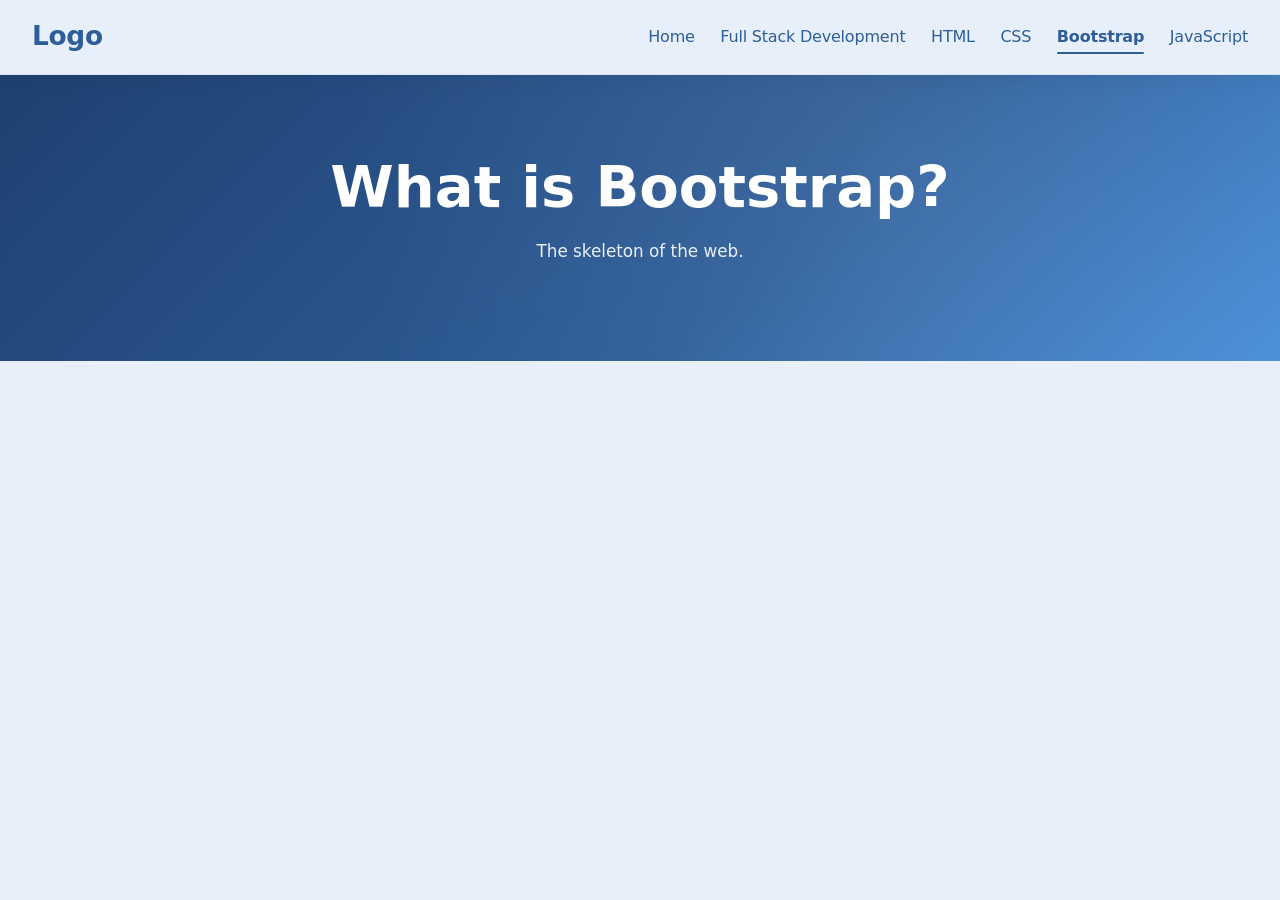
==== bootstrap.html @ 6f727e2f "in process.." ====
<!DOCTYPE html>
<html lang="en">
<head>
  <meta charset="UTF-8">
  <meta name="viewport" content="width=device-width, initial-scale=1.0, user-scalable=yes">
  <title>Full Stack Development</title>
  <link rel="stylesheet" href="bootstrap.css">
</head>
<body>

<!-- Navbar -->
<header class="navbar">
  <div class="nav-container">
    <a href="index.html" class="logo">Logo</a>

    <button class="menu-toggle" id="mobileMenuBtn" aria-label="Open navigation menu" aria-expanded="false">
      <div class="bar"></div>
      <div class="bar"></div>
      <div class="bar"></div>
    </button>

    <ul class="nav-menu" id="navMenu">
      <li><a href="index.html" class="nav-link">Home</a></li>
      <li><a href="full_stack.html" class="nav-link">Full Stack Development</a></li>
      <li><a href="html.html" class="nav-link">HTML</a></li>
      <li><a href="css.html" class="nav-link">CSS</a></li>
      <li><a href="bootstrap.html" class="nav-link active">Bootstrap</a></li>
      <li><a href="js.html" class="nav-link">JavaScript</a></li>
    </ul>
  </div>
  <div class="menu-overlay" id="overlay"></div>
</header>

<!-- Hero -->
<section class="hero">
  <h1>What is Bootstrap?</h1>
  <p>The skeleton of the web.</p>
</section>


<script>
  // Responsive Navbar logic: toggle menu on hamburger click, close on link click or overlay tap
  (function() {
    const menuToggle = document.getElementById('mobileMenuBtn');
    const navMenu = document.getElementById('navMenu');
    const overlay = document.getElementById('overlay');
    const navLinks = document.querySelectorAll('.nav-link');
    // Flag to avoid double toggling events
    let isMenuOpen = false;

    // Helper: open menu
    function openMenu() {
      if (!navMenu || !menuToggle) return;
      navMenu.classList.add('active');
      menuToggle.classList.add('active');
      if (overlay) overlay.classList.add('active');
      menuToggle.setAttribute('aria-expanded', 'true');
      isMenuOpen = true;
      // prevent body scroll when menu open on mobile
      document.body.style.overflow = 'hidden';
    }

    // Helper: close menu
    function closeMenu() {
      if (!navMenu || !menuToggle) return;
      navMenu.classList.remove('active');
      menuToggle.classList.remove('active');
      if (overlay) overlay.classList.remove('active');
      menuToggle.setAttribute('aria-expanded', 'false');
      isMenuOpen = false;
      document.body.style.overflow = '';
    }

    // Toggle menu based on current state
    function toggleMenu() {
      if (isMenuOpen) {
        closeMenu();
      } else {
        openMenu();
      }
    }

    // Event listener for hamburger click
    if (menuToggle) {
      menuToggle.addEventListener('click', (e) => {
        e.stopPropagation();
        toggleMenu();
      });
    }

    // Close menu when clicking on any nav link (for better UX)
    navLinks.forEach(link => {
      link.addEventListener('click', (e) => {
        // only if it's mobile view (menu open) AND we are in responsive mode
        // but safe: we check if menu is open, then close it and allow navigation
        if (window.innerWidth <= 768 && isMenuOpen) {
          // optional: small delay for better feeling? immediate close.
          closeMenu();
        }
        // For active link highlight we can remove active from all and add to current
        // Simple active state update (just to improve demo)
        navLinks.forEach(l => l.classList.remove('active'));
        link.classList.add('active');
        // prevent default if we want to demo but actually keep hash browsing? we don't have sections
        // but we let href go ahead. For demo no e.preventDefault needed
      });
    });

    // Close menu when overlay (background dim) is clicked
    if (overlay) {
      overlay.addEventListener('click', () => {
        if (isMenuOpen) closeMenu();
      });
    }

    // Listen to window resize: if window is resized above 768px and menu is open, close and reset
    window.addEventListener('resize', () => {
      if (window.innerWidth > 768 && isMenuOpen) {
        closeMenu();
      }
      // additionally ensure that if desktop mode and menu has active class due to any bug, remove it
      if (window.innerWidth > 768 && navMenu && navMenu.classList.contains('active')) {
        navMenu.classList.remove('active');
        if(menuToggle) menuToggle.classList.remove('active');
        if(overlay) overlay.classList.remove('active');
        document.body.style.overflow = '';
        isMenuOpen = false;
      }
    });

    // Escape key closes menu (accessibility)
    document.addEventListener('keydown', (e) => {
      if (e.key === 'Escape' && isMenuOpen) {
        closeMenu();
      }
    });

    // initial check: if any state is inconsistent from start, we sync.
    // also guarantee that on load if screen is desktop, menu is visible correctly.
    if (window.innerWidth > 768 && navMenu) {
      navMenu.classList.remove('active');
      if(menuToggle) menuToggle.classList.remove('active');
      if(overlay) overlay.classList.remove('active');
      isMenuOpen = false;
      document.body.style.overflow = '';
    }
  })();
</script>
</body>
</html>
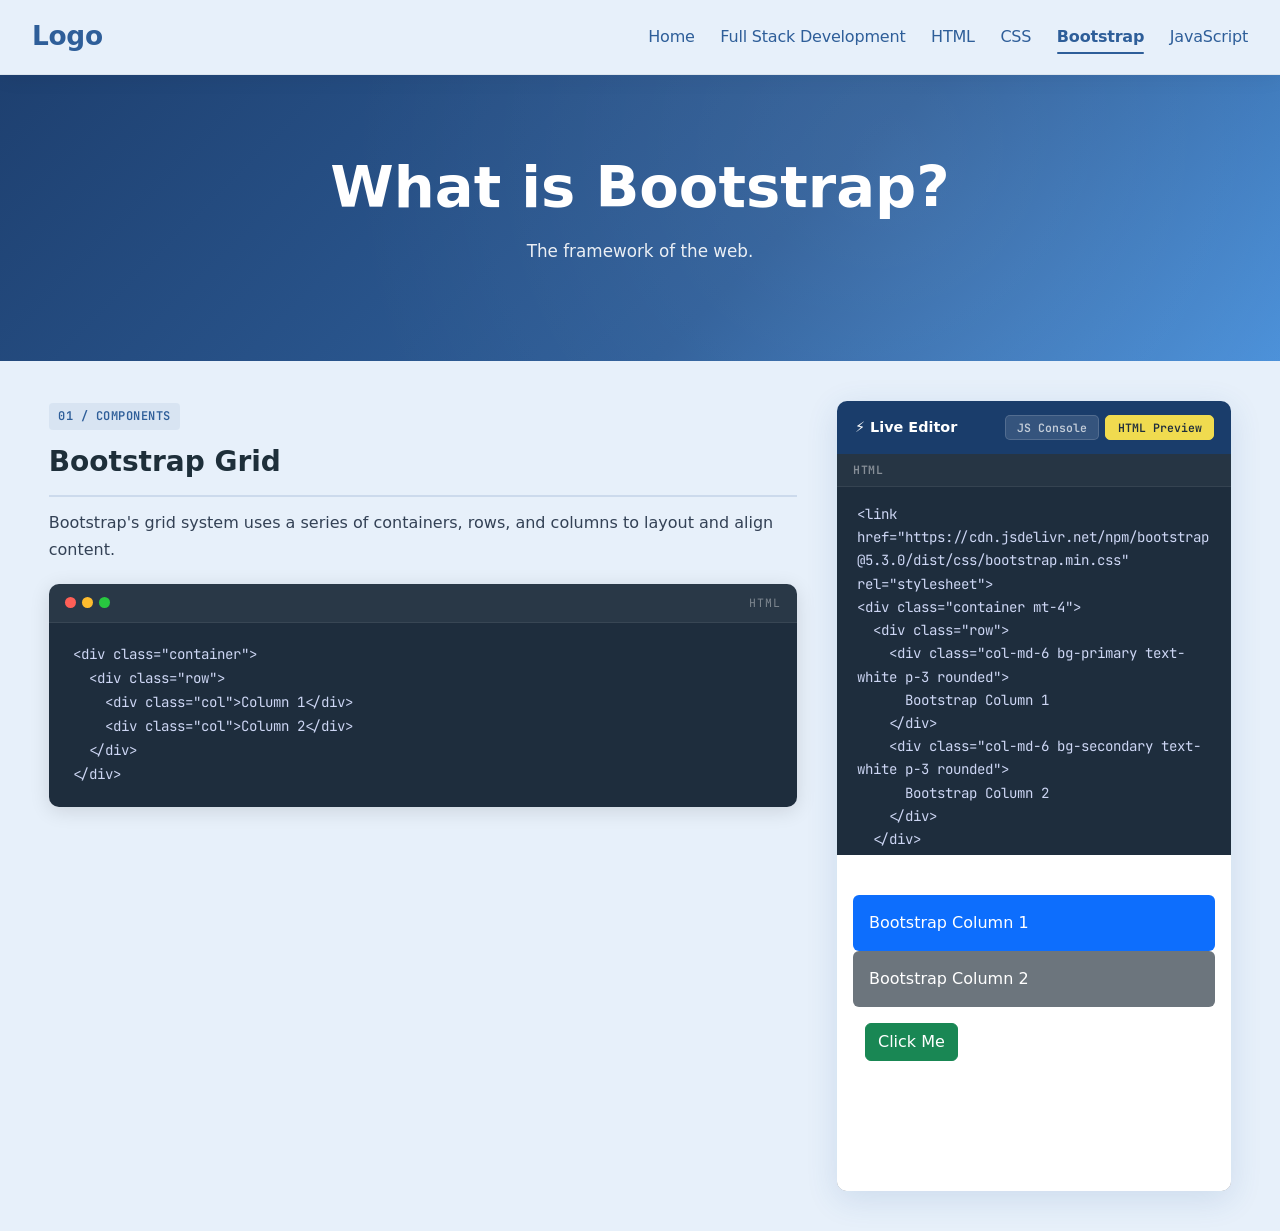
==== commit 08f39e4c: "Duplicate JS layout and styles for HTML, CSS, and Bootstrap pages Co-authored-by: aakashsubedi <1269" ====
--- a/bootstrap.html
+++ b/bootstrap.html
@@ -3,12 +3,16 @@
 <head>
   <meta charset="UTF-8">
   <meta name="viewport" content="width=device-width, initial-scale=1.0, user-scalable=yes">
-  <title>Full Stack Development</title>
+  <title>Bootstrap In-Depth | Full Stack Development</title>
+  <link rel="stylesheet" href="styles.css">
   <link rel="stylesheet" href="bootstrap.css">
+  <link rel="preconnect" href="https://fonts.googleapis.com">
+  <link href="https://fonts.googleapis.com/css2?family=Sora:wght@400;600;700&family=JetBrains+Mono:wght@400;600&display=swap" rel="stylesheet">
+
 </head>
 <body>
 
-<!-- Navbar -->
+<!-- ===== NAVBAR ===== -->
 <header class="navbar">
   <div class="nav-container">
     <a href="index.html" class="logo">Logo</a>
@@ -30,25 +34,95 @@
   </div>
   <div class="menu-overlay" id="overlay"></div>
 </header>
-
-<!-- Hero -->
+<!-- ===== HERO ===== -->
 <section class="hero">
   <h1>What is Bootstrap?</h1>
-  <p>The skeleton of the web.</p>
+  <p>The framework of the web.</p>
 </section>
 
+<!-- ===== MAIN LAYOUT ===== -->
+<div class="layout-container">
+  <!-- LEFT: Documentation -->
+  <main class="doc-content">
+    <div class="doc-section">
+
+      <span class="section-number">01 / COMPONENTS</span>
+      <h2>Bootstrap Grid</h2>
+      <p>Bootstrap's grid system uses a series of containers, rows, and columns to layout and align content.</p>
+      <div class="code-block">
+        <div class="code-block-header">
+          <div class="code-dots"><span></span><span></span><span></span></div>
+          <span class="code-lang">HTML</span>
+        </div>
+        <pre>&lt;div class="container"&gt;
+  &lt;div class="row"&gt;
+    &lt;div class="col"&gt;Column 1&lt;/div&gt;
+    &lt;div class="col"&gt;Column 2&lt;/div&gt;
+  &lt;/div&gt;
+&lt;/div&gt;</pre>
+      </div>
+
+    </div>
+  </main>
+
+  <aside class="editor-sidebar">
+    <div class="editor-header">
+      <span>⚡ Live Editor</span>
+      <div class="editor-tabs">
+        <button class="tab-btn" data-mode="js" onclick="switchMode('js', this)">JS Console</button>
+        <button class="tab-btn active" data-mode="html" onclick="switchMode('html', this)">HTML Preview</button>
+      </div>
+    </div>
+
+    <div class="editor-body">
+      <div class="pane-row">
+        <span class="pane-label" id="input-label">HTML</span>
+        <button class="run-btn" id="runBtn" onclick="runCode()" style="display: none;">
+          <svg viewBox="0 0 10 10"><polygon points="2,1 9,5 2,9"/></svg>
+          Run
+        </button>
+      </div>
+
+      <textarea id="code-input" spellcheck="false"><link href="https://cdn.jsdelivr.net/npm/bootstrap@5.3.0/dist/css/bootstrap.min.css" rel="stylesheet">
+<div class="container mt-4">
+  <div class="row">
+    <div class="col-md-6 bg-primary text-white p-3 rounded">
+      Bootstrap Column 1
+    </div>
+    <div class="col-md-6 bg-secondary text-white p-3 rounded">
+      Bootstrap Column 2
+    </div>
+  </div>
+  <button class="btn btn-success mt-3">Click Me</button>
+</div></textarea>
+
+      <!-- JS Console Output -->
+      <div class="output-pane" id="js-output-pane" style="display: none;">
+        <div class="pane-row">
+          <span class="pane-label">Output</span>
+          <button class="run-btn" style="background: rgba(255,255,255,0.1); color: #fff;" onclick="clearOutput()">Clear</button>
+        </div>
+        <div class="output-content" id="output-content">
+          <span class="output-empty">Click ▶ Run to execute your code…</span>
+        </div>
+      </div>
+
+      <!-- HTML Preview iframe (hidden by default) -->
+      <iframe id="live-preview" title="Live HTML Preview" style="display: block;"></iframe>
+    </div>
+  </aside>
+
+</div>
 
 <script>
-  // Responsive Navbar logic: toggle menu on hamburger click, close on link click or overlay tap
+  /* ===== NAVBAR LOGIC ===== */
   (function() {
     const menuToggle = document.getElementById('mobileMenuBtn');
     const navMenu = document.getElementById('navMenu');
     const overlay = document.getElementById('overlay');
     const navLinks = document.querySelectorAll('.nav-link');
-    // Flag to avoid double toggling events
     let isMenuOpen = false;
 
-    // Helper: open menu
     function openMenu() {
       if (!navMenu || !menuToggle) return;
       navMenu.classList.add('active');
@@ -56,11 +130,9 @@
       if (overlay) overlay.classList.add('active');
       menuToggle.setAttribute('aria-expanded', 'true');
       isMenuOpen = true;
-      // prevent body scroll when menu open on mobile
       document.body.style.overflow = 'hidden';
     }
 
-    // Helper: close menu
     function closeMenu() {
       if (!navMenu || !menuToggle) return;
       navMenu.classList.remove('active');
@@ -71,80 +143,162 @@
       document.body.style.overflow = '';
     }
 
-    // Toggle menu based on current state
-    function toggleMenu() {
-      if (isMenuOpen) {
-        closeMenu();
-      } else {
-        openMenu();
+    if (menuToggle) menuToggle.addEventListener('click', (e) => { e.stopPropagation(); isMenuOpen ? closeMenu() : openMenu(); });
+    navLinks.forEach(link => { link.addEventListener('click', () => { if (window.innerWidth <= 768 && isMenuOpen) closeMenu(); }); });
+    if (overlay) overlay.addEventListener('click', () => { if (isMenuOpen) closeMenu(); });
+    window.addEventListener('resize', () => { if (window.innerWidth > 768 && isMenuOpen) closeMenu(); });
+    document.addEventListener('keydown', (e) => { if (e.key === 'Escape' && isMenuOpen) closeMenu(); });
+  })();
+
+  /* ===== SECTION REVEAL ON SCROLL ===== */
+  (function() {
+    const sections = document.querySelectorAll('.doc-section');
+    const observer = new IntersectionObserver((entries) => {
+      entries.forEach(entry => {
+        if (entry.isIntersecting) {
+          entry.target.classList.add('visible');
+          observer.unobserve(entry.target);
+        }
+      });
+    }, { threshold: 0.1 });
+    sections.forEach((s, i) => {
+      s.style.transitionDelay = `${i * 0.05}s`;
+      observer.observe(s);
+    });
+  })();
+
+  /* ===== EDITOR LOGIC ===== */
+  let currentMode = 'html';
+
+  function switchMode(mode, btn) {
+    currentMode = mode;
+    document.querySelectorAll('.tab-btn').forEach(b => b.classList.remove('active'));
+    btn.classList.add('active');
+
+    const outputPane = document.getElementById('js-output-pane');
+    const preview = document.getElementById('live-preview');
+    const inputLabel = document.getElementById('input-label');
+    const runBtn = document.getElementById('runBtn');
+
+    if (mode === 'js') {
+      outputPane.style.display = 'flex';
+      preview.style.display = 'none';
+      inputLabel.textContent = 'JavaScript';
+      runBtn.style.display = 'flex';
+      document.getElementById('code-input').value = `// ✏️ Try editing and click Run!
+
+const students = [
+  { name: "Alice", score: 91 },
+  { name: "Bob",   score: 74 },
+  { name: "Carol", score: 88 },
+  { name: "Dan",   score: 67 }
+];
+
+const passing = students.filter(s => s.score >= 75);
+console.log("Total students:", students.length);
+console.log("Passing:", passing.length);
+
+passing.forEach(s => {
+  console.log(\`✅ \${s.name}: \${s.score}%\`);
+});`;
+    } else {
+      outputPane.style.display = 'none';
+      preview.style.display = 'block';
+      inputLabel.textContent = 'HTML';
+      runBtn.style.display = 'none';
+      document.getElementById('code-input').value = `<link href="https://cdn.jsdelivr.net/npm/bootstrap@5.3.0/dist/css/bootstrap.min.css" rel="stylesheet">
+<div class="container mt-4">
+  <div class="row">
+    <div class="col-md-6 bg-primary text-white p-3 rounded">
+      Bootstrap Column 1
+    </div>
+    <div class="col-md-6 bg-secondary text-white p-3 rounded">
+      Bootstrap Column 2
+    </div>
+  </div>
+  <button class="btn btn-success mt-3">Click Me</button>
+</div>`;
+      updateHTMLPreview();
+    }
+    clearOutput();
+  }
+
+  /* JS Console Runner */
+  function runCode() {
+    const code = document.getElementById('code-input').value;
+    const outputEl = document.getElementById('output-content');
+    outputEl.innerHTML = '';
+
+    const logs = [];
+
+    // Override console methods
+    const origLog = console.log;
+    const origError = console.error;
+    const origWarn = console.warn;
+
+    const addLine = (text, type = 'log') => {
+      const line = document.createElement('div');
+      line.className = `output-line ${type}`;
+      line.textContent = text;
+      outputEl.appendChild(line);
+      outputEl.scrollTop = outputEl.scrollHeight;
+    };
+
+    console.log = (...args) => {
+      addLine(args.map(a => typeof a === 'object' ? JSON.stringify(a, null, 2) : String(a)).join(' '), 'log');
+      origLog(...args);
+    };
+    console.error = (...args) => { addLine('Error: ' + args.join(' '), 'error'); origError(...args); };
+    console.warn = (...args) => { addLine('⚠ ' + args.join(' '), 'warn'); origWarn(...args); };
+
+    try {
+      const result = eval(code);
+      if (result !== undefined) {
+        addLine('↩ ' + (typeof result === 'object' ? JSON.stringify(result) : String(result)), 'result');
       }
-    }
-
-    // Event listener for hamburger click
-    if (menuToggle) {
-      menuToggle.addEventListener('click', (e) => {
-        e.stopPropagation();
-        toggleMenu();
-      });
-    }
-
-    // Close menu when clicking on any nav link (for better UX)
-    navLinks.forEach(link => {
-      link.addEventListener('click', (e) => {
-        // only if it's mobile view (menu open) AND we are in responsive mode
-        // but safe: we check if menu is open, then close it and allow navigation
-        if (window.innerWidth <= 768 && isMenuOpen) {
-          // optional: small delay for better feeling? immediate close.
-          closeMenu();
-        }
-        // For active link highlight we can remove active from all and add to current
-        // Simple active state update (just to improve demo)
-        navLinks.forEach(l => l.classList.remove('active'));
-        link.classList.add('active');
-        // prevent default if we want to demo but actually keep hash browsing? we don't have sections
-        // but we let href go ahead. For demo no e.preventDefault needed
-      });
-    });
-
-    // Close menu when overlay (background dim) is clicked
-    if (overlay) {
-      overlay.addEventListener('click', () => {
-        if (isMenuOpen) closeMenu();
-      });
-    }
-
-    // Listen to window resize: if window is resized above 768px and menu is open, close and reset
-    window.addEventListener('resize', () => {
-      if (window.innerWidth > 768 && isMenuOpen) {
-        closeMenu();
+      if (outputEl.children.length === 0) {
+        addLine('✓ Code ran with no output.', 'info');
       }
-      // additionally ensure that if desktop mode and menu has active class due to any bug, remove it
-      if (window.innerWidth > 768 && navMenu && navMenu.classList.contains('active')) {
-        navMenu.classList.remove('active');
-        if(menuToggle) menuToggle.classList.remove('active');
-        if(overlay) overlay.classList.remove('active');
-        document.body.style.overflow = '';
-        isMenuOpen = false;
-      }
-    });
-
-    // Escape key closes menu (accessibility)
-    document.addEventListener('keydown', (e) => {
-      if (e.key === 'Escape' && isMenuOpen) {
-        closeMenu();
-      }
-    });
-
-    // initial check: if any state is inconsistent from start, we sync.
-    // also guarantee that on load if screen is desktop, menu is visible correctly.
-    if (window.innerWidth > 768 && navMenu) {
-      navMenu.classList.remove('active');
-      if(menuToggle) menuToggle.classList.remove('active');
-      if(overlay) overlay.classList.remove('active');
-      isMenuOpen = false;
-      document.body.style.overflow = '';
-    }
-  })();
+    } catch (err) {
+      addLine(err.toString(), 'error');
+    } finally {
+      console.log = origLog;
+      console.error = origError;
+      console.warn = origWarn;
+    }
+  }
+
+  function clearOutput() {
+    const el = document.getElementById('output-content');
+    el.innerHTML = '<span class="output-empty">Click ▶ Run to execute your code…</span>';
+  }
+
+  /* HTML Preview */
+  function updateHTMLPreview() {
+    if (currentMode !== 'html') return;
+    const code = document.getElementById('code-input').value;
+    const iframe = document.getElementById('live-preview');
+    const iframeDoc = iframe.contentDocument || iframe.contentWindow.document;
+    const styles = `<style>body{font-family:system-ui,sans-serif;color:#333;padding:1rem;margin:0;line-height:1.5;}h1,h2,h3{color:#2E5E99;}code{background:#eee;padding:2px 4px;border-radius:4px;}</style>`;
+    iframeDoc.open();
+    iframeDoc.write(styles + code);
+    iframeDoc.close();
+  }
+
+  document.getElementById('code-input').addEventListener('input', () => {
+    if (currentMode === 'html') updateHTMLPreview();
+  });
+
+  // Keyboard shortcut: Ctrl+Enter / Cmd+Enter to run
+  document.getElementById('code-input').addEventListener('keydown', (e) => {
+    if ((e.ctrlKey || e.metaKey) && e.key === 'Enter') {
+      e.preventDefault();
+      if (currentMode === 'js') runCode();
+    }
+  });
+
+  updateHTMLPreview();
 </script>
+
 </body>
 </html>
--- a/styles.css
+++ b/styles.css
@@ -0,0 +1,252 @@
+    * {
+      margin: 0;
+      padding: 0;
+      box-sizing: border-box;
+    }
+
+    body {
+      font-family: system-ui, 'Segoe UI', 'Inter', 'Helvetica Neue', sans-serif;
+      display: flex;
+      flex-direction: column;
+      background: #E7F0FA;
+    }
+
+    .navbar {
+      background: #E7F0FA;
+      backdrop-filter: blur(8px);
+      box-shadow: 0 4px 20px rgba(0, 0, 0, 0.05);
+      position: sticky;
+      top: 0;
+      z-index: 1000;
+      width: 100%;
+      transition: all 0.2s ease;
+      border-bottom: 1px solid rgba(0, 0, 0, 0.05);
+    }
+
+    .nav-container {
+      max-width: 1300px;
+      margin: 0 auto;
+      padding: 0.9rem 2rem;
+      display: flex;
+      justify-content: space-between;
+      align-items: center;
+      flex-wrap: wrap;
+    }
+
+    .logo {
+      font-size: 1.65rem;
+      font-weight: 700;
+      letter-spacing: -0.3px;
+      background: #2E5E99;
+      background-clip: text;
+      -webkit-background-clip: text;
+      color: transparent;
+      text-decoration: none;
+      transition: opacity 0.2s;
+      display: inline-flex;
+      align-items: center;
+      gap: 6px;
+    }
+
+    .logo:hover {
+      opacity: 0.85;
+    }
+
+    .nav-menu {
+      display: flex;
+      align-items: center;
+      gap: 2rem;
+      list-style: none;
+      transition: all 0.3s ease-in-out;
+    }
+
+    .nav-link {
+      text-decoration: none;
+      font-weight: 500;
+      font-size: 1rem;
+      color: #2E5E99;
+      padding: 0.5rem 0;
+      transition: 0.2s;
+      position: relative;
+      letter-spacing: -0.2px;
+    }
+
+    .nav-link::after {
+      content: '';
+      position: absolute;
+      bottom: 0;
+      left: 0;
+      width: 0%;
+      height: 2.5px;
+      background: #2E5E99;
+      border-radius: 4px;
+      transition: width 0.25s ease;
+    }
+
+    .nav-link:hover {
+      color: #2E5E99;
+    }
+
+    .nav-link:hover::after {
+      width: 100%;
+    }
+
+    .nav-link.active {
+      color: #2E5E99;
+      font-weight: 600;
+    }
+    .nav-link.active::after {
+      width: 100%;
+      background: #2E5E99;
+    }
+
+    .nav-cta {
+      background: #2E5E99;
+      color: #E7F0FA !important;
+      padding: 0.45rem 1.2rem;
+      border-radius: 40px;
+      transition: all 0.2s;
+      box-shadow: 0 2px 6px rgba(0,0,0,0.05);
+    }
+    .nav-cta::after {
+      display: none;
+    }
+    .nav-cta:hover {
+      background: #2E5E99;
+      transform: translateY(-1px);
+      box-shadow: 0 6px 14px rgba(20,107,58,0.25);
+      color: white;
+    }
+
+    .menu-toggle {
+      display: none;
+      flex-direction: column;
+      justify-content: space-between;
+      width: 30px;
+      height: 22px;
+      cursor: pointer;
+      background: transparent;
+      border: none;
+      z-index: 1100;
+    }
+
+    .menu-toggle .bar {
+      width: 100%;
+      height: 3px;
+      background-color: #1e2f3a;
+      border-radius: 10px;
+      transition: all 0.3s ease;
+    }
+
+    @media (max-width: 768px) {
+      .nav-container {
+        padding: 0.8rem 1.5rem;
+      }
+
+      .menu-toggle {
+        display: flex;
+      }
+
+      .nav-menu {
+        position: fixed;
+        left: -100%;
+        top: 0;
+        flex-direction: column;
+        background: #E7F0FA;
+        backdrop-filter: blur(12px);
+        width: 75%;
+        max-width: 320px;
+        height: 100dvh;
+        text-align: left;
+        transition: left 0.35s cubic-bezier(0.2, 0.9, 0.4, 1.1);
+        padding: 6rem 2rem 2rem 2rem;
+        gap: 1.8rem;
+        box-shadow: 6px 0 25px rgba(0, 0, 0, 0.1);
+        z-index: 1050;
+        align-items: flex-start;
+        border-right: 1px solid rgba(0,0,0,0.05);
+      }
+
+      .nav-menu.active {
+        left: 0;
+      }
+
+      .nav-link {
+        font-size: 1.2rem;
+        width: 100%;
+        padding: 0.6rem 0;
+        border-bottom: 1px solid rgba(0, 0, 0, 0.05);
+      }
+
+      .nav-link::after {
+        bottom: -2px;
+      }
+
+      .nav-cta {
+        align-self: flex-start;
+        margin-top: 0.5rem;
+        background: #2E5E99;
+        text-align: center;
+        padding: 0.6rem 1.5rem;
+      }
+
+      .menu-overlay {
+        display: none;
+        position: fixed;
+        top: 0;
+        left: 0;
+        width: 100%;
+        height: 100%;
+        background-color: rgba(0, 0, 0, 0.35);
+        backdrop-filter: blur(2px);
+        z-index: 1020;
+      }
+      .menu-overlay.active {
+        display: block;
+      }
+
+      .menu-toggle.active .bar:nth-child(1) {
+        transform: translateY(9px) rotate(45deg);
+      }
+      .menu-toggle.active .bar:nth-child(2) {
+        opacity: 0;
+      }
+      .menu-toggle.active .bar:nth-child(3) {
+        transform: translateY(-9px) rotate(-45deg);
+      }
+    }
+
+    @media (max-width: 480px) {
+      .nav-container {
+        padding: 0.7rem 1.2rem;
+      }
+      .logo {
+        font-size: 1.4rem;
+      }
+      .nav-menu {
+        width: 85%;
+        padding: 5rem 1.5rem 2rem 1.5rem;
+      }
+    }
+
+    @media (min-width: 769px) {
+      .nav-menu {
+        display: flex !important;
+        position: static;
+        flex-direction: row;
+        width: auto;
+        height: auto;
+        background: transparent;
+        backdrop-filter: none;
+        padding: 0;
+        box-shadow: none;
+        gap: 2rem;
+      }
+      .nav-link {
+        border-bottom: none;
+      }
+      .menu-overlay {
+        display: none !important;
+      }
+    }
+
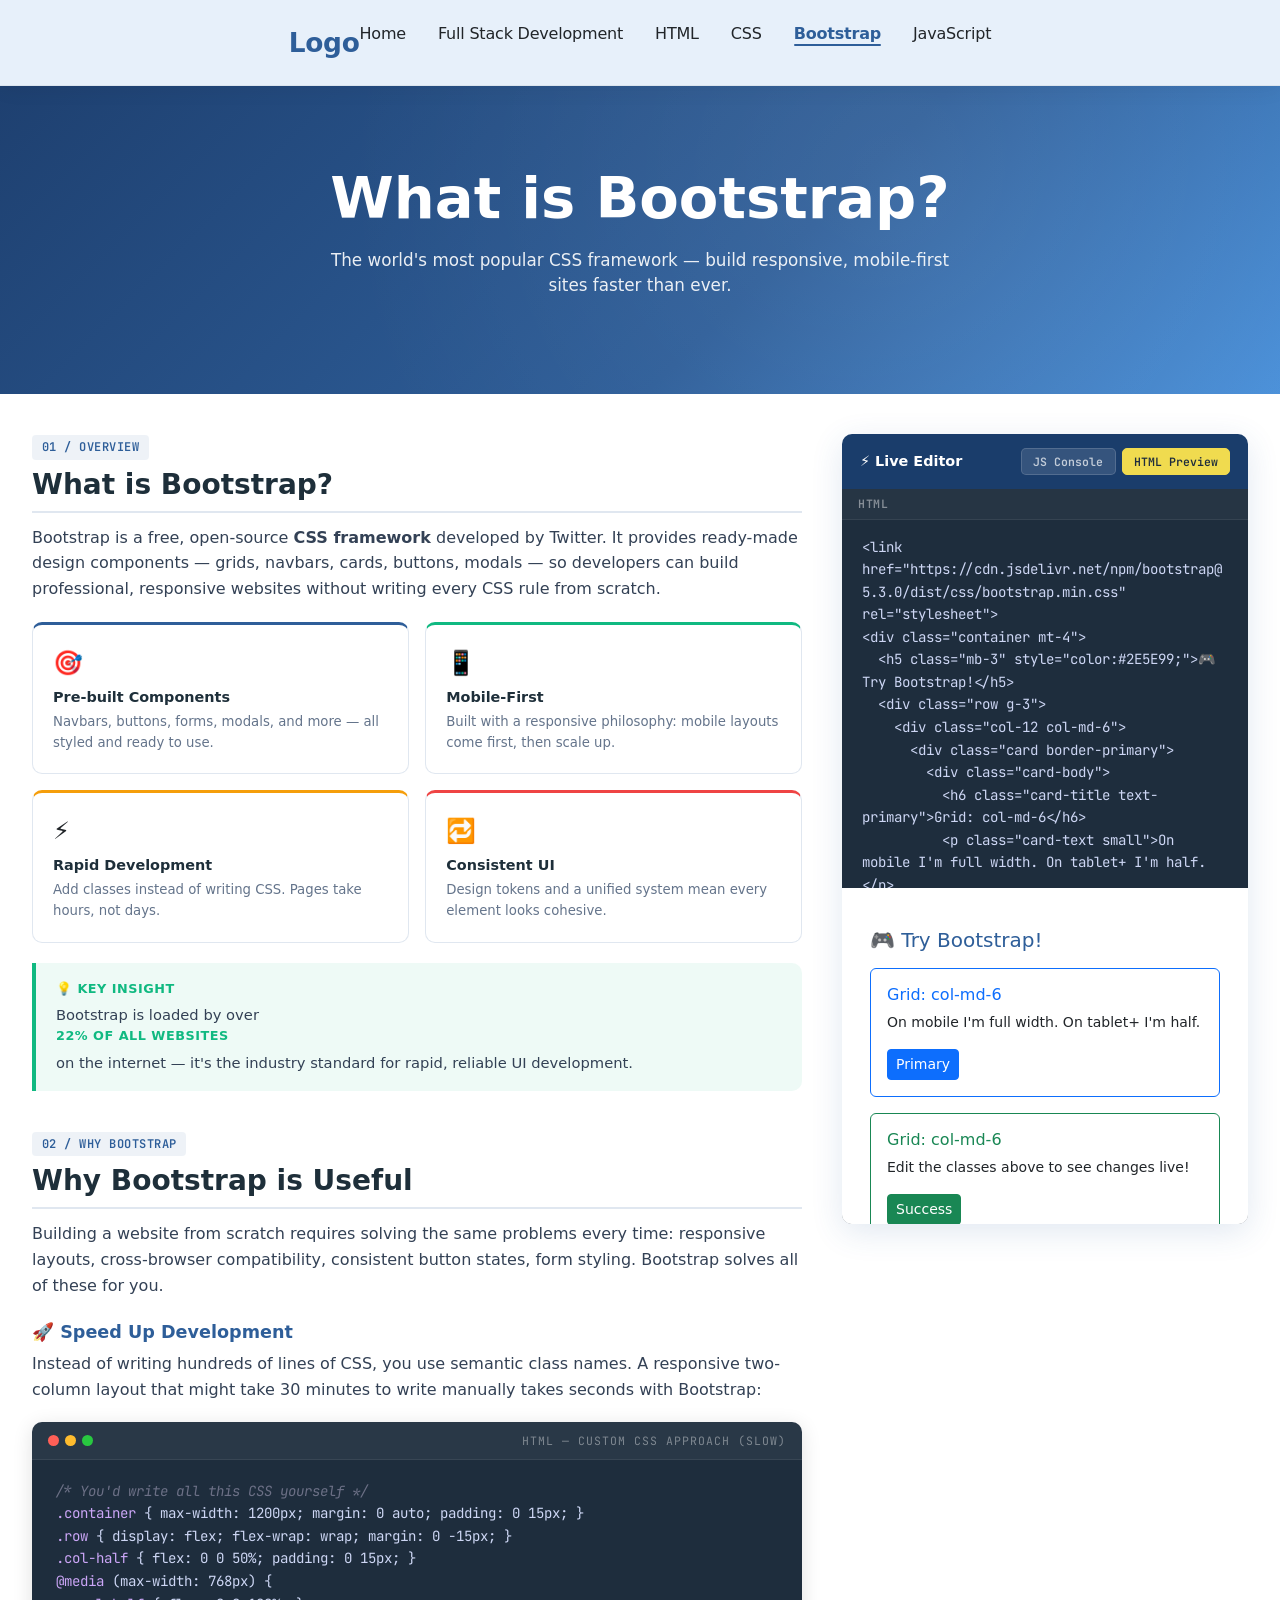
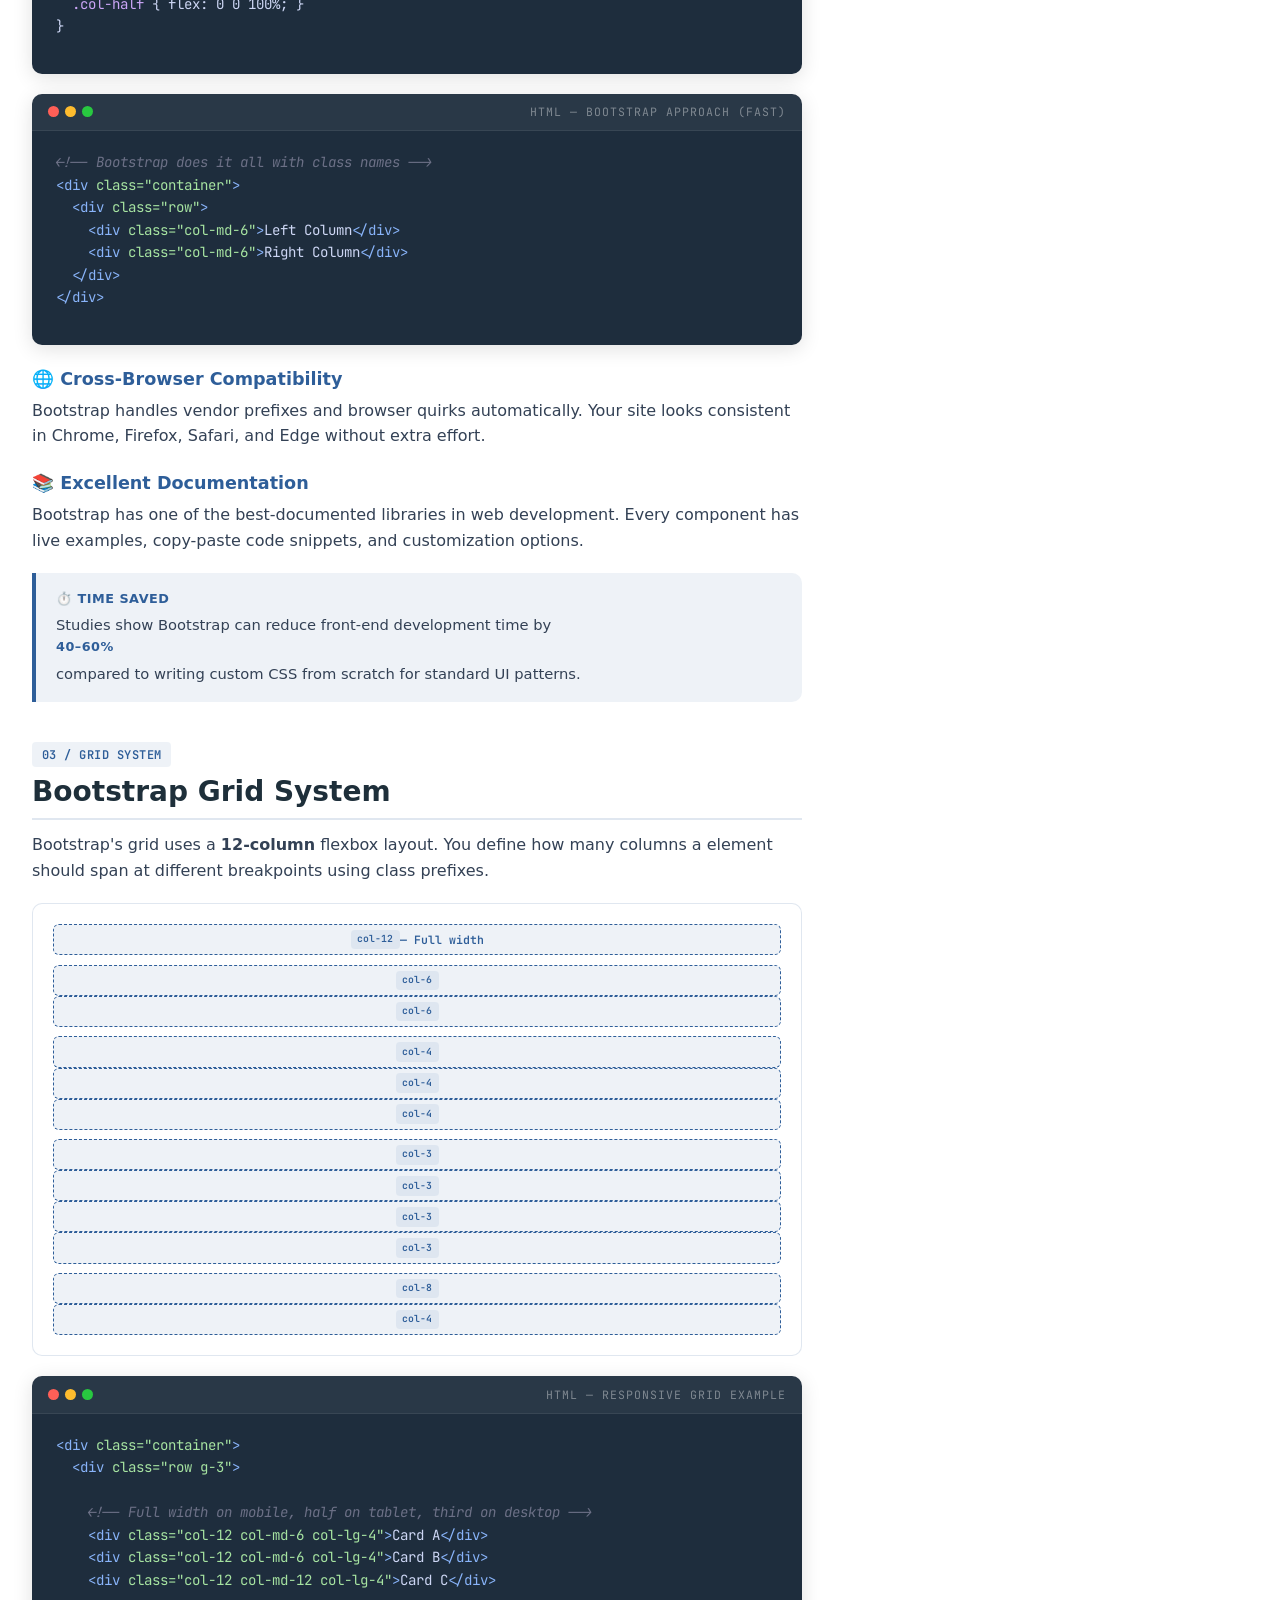
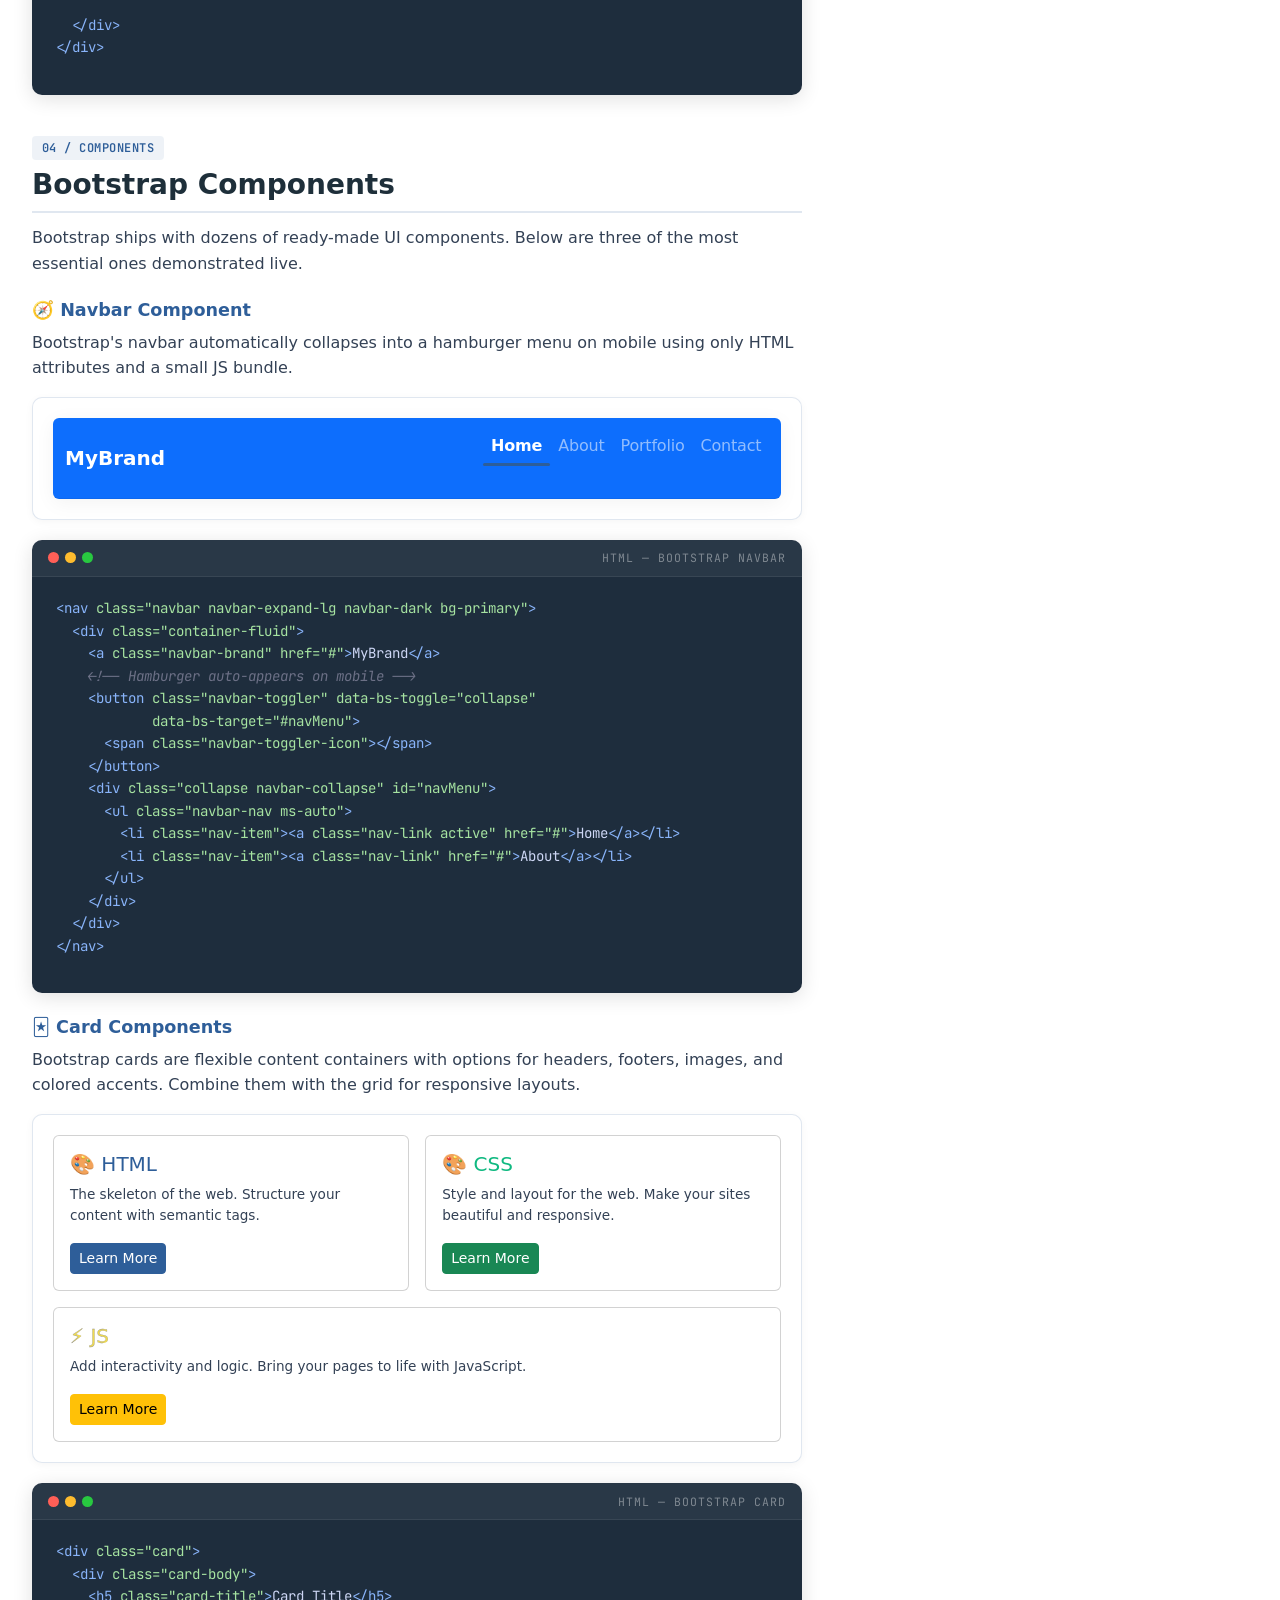
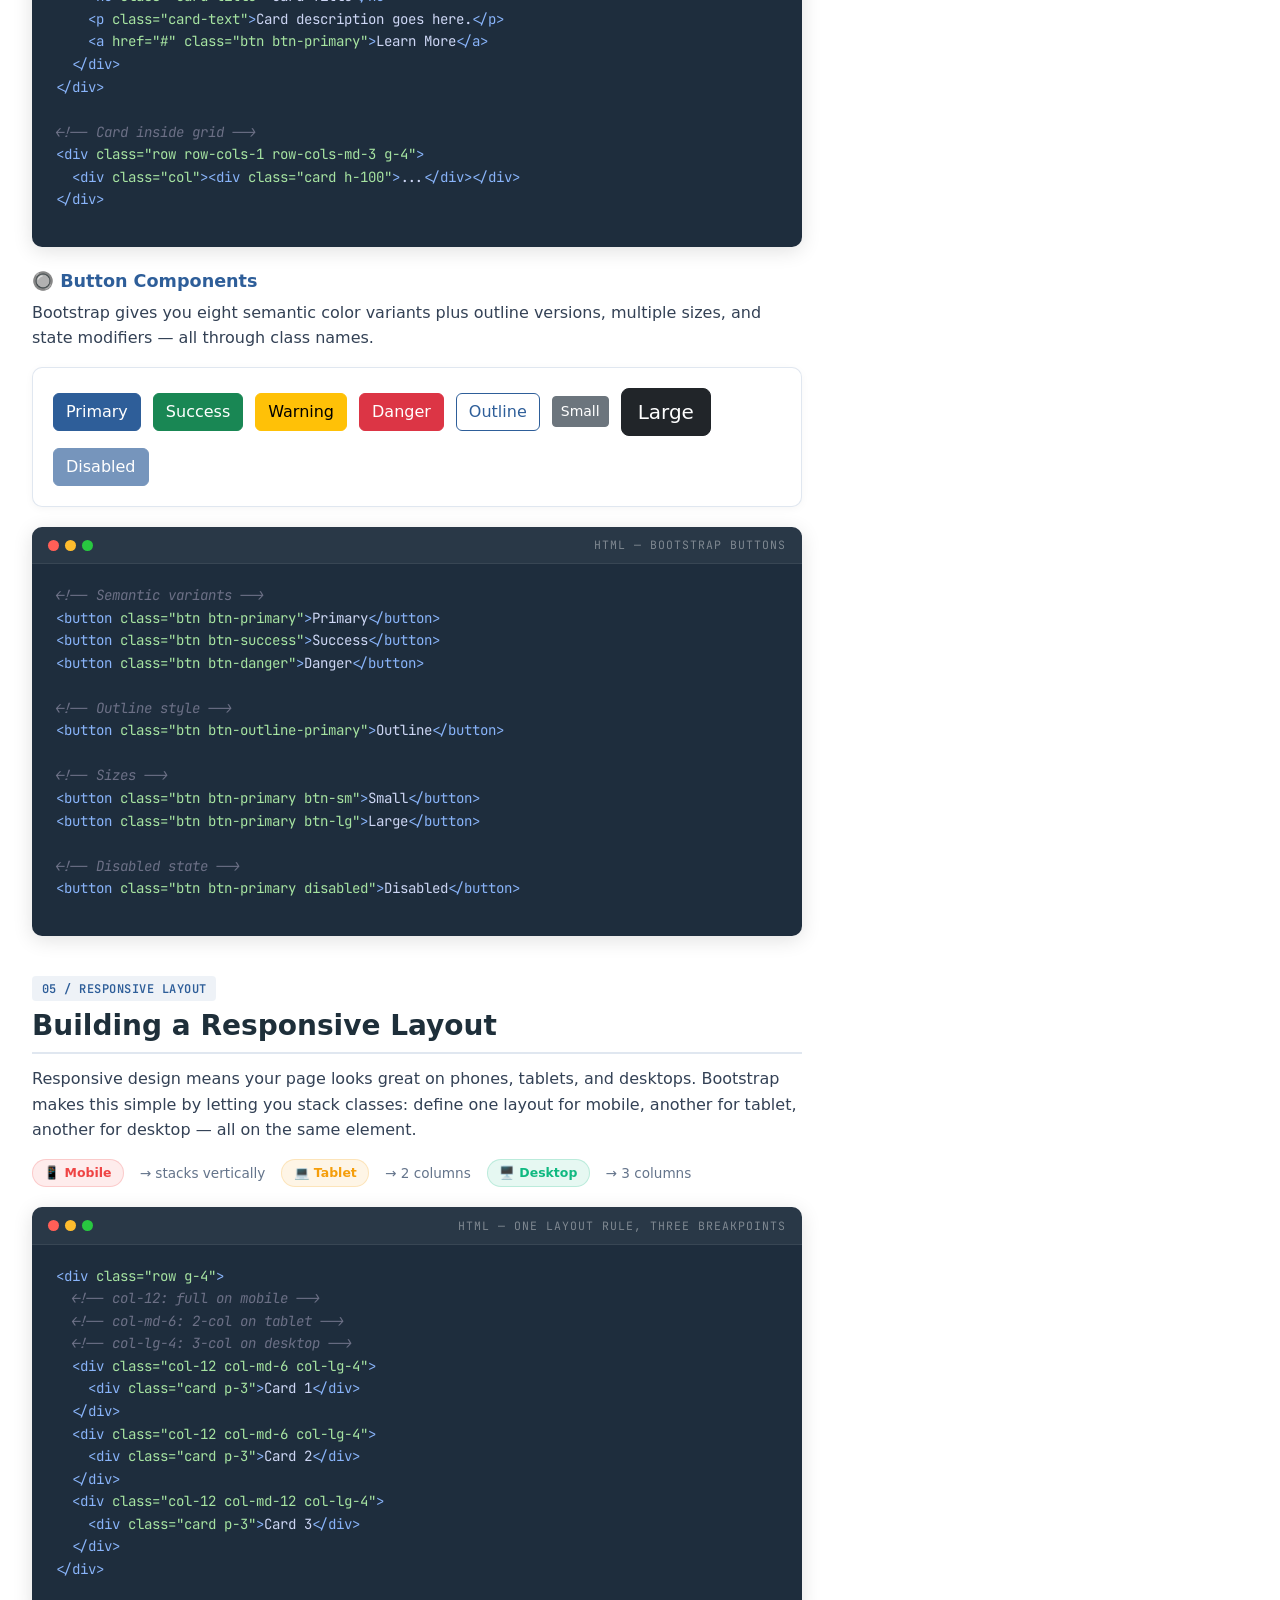
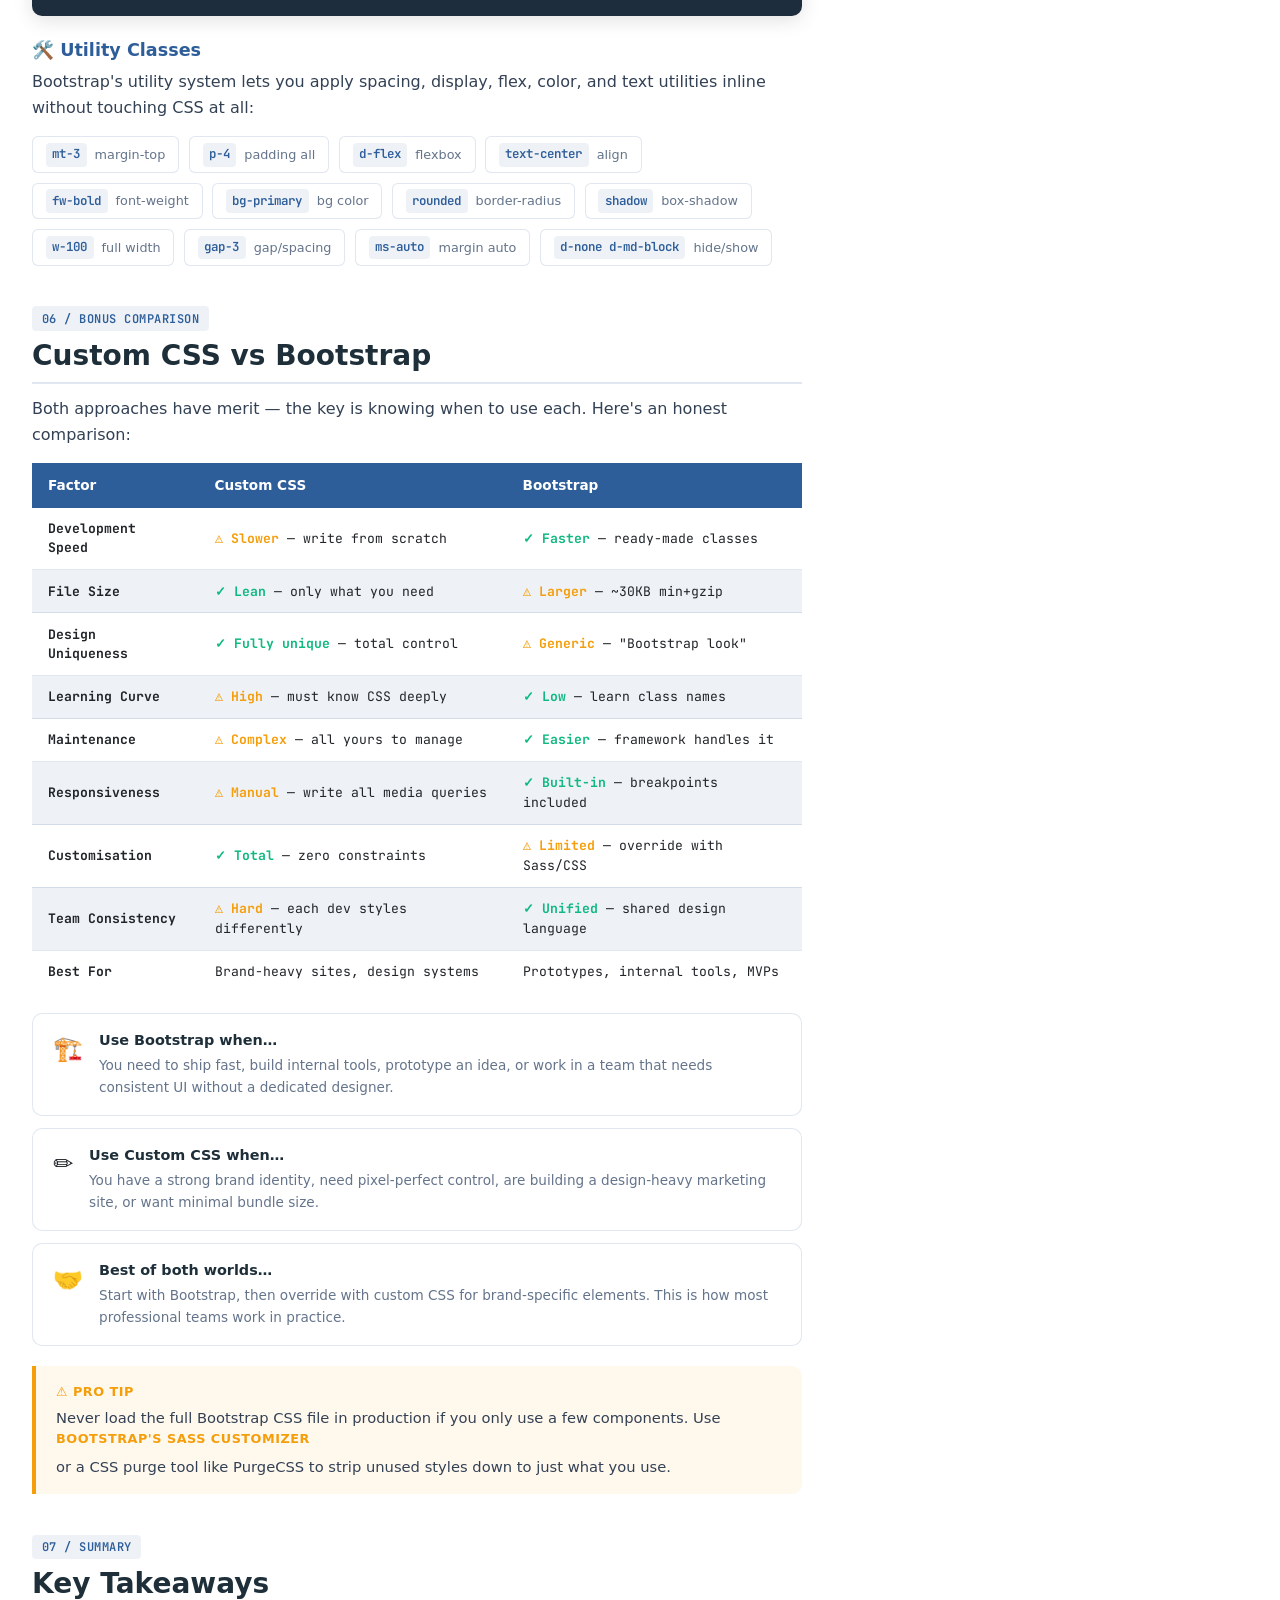
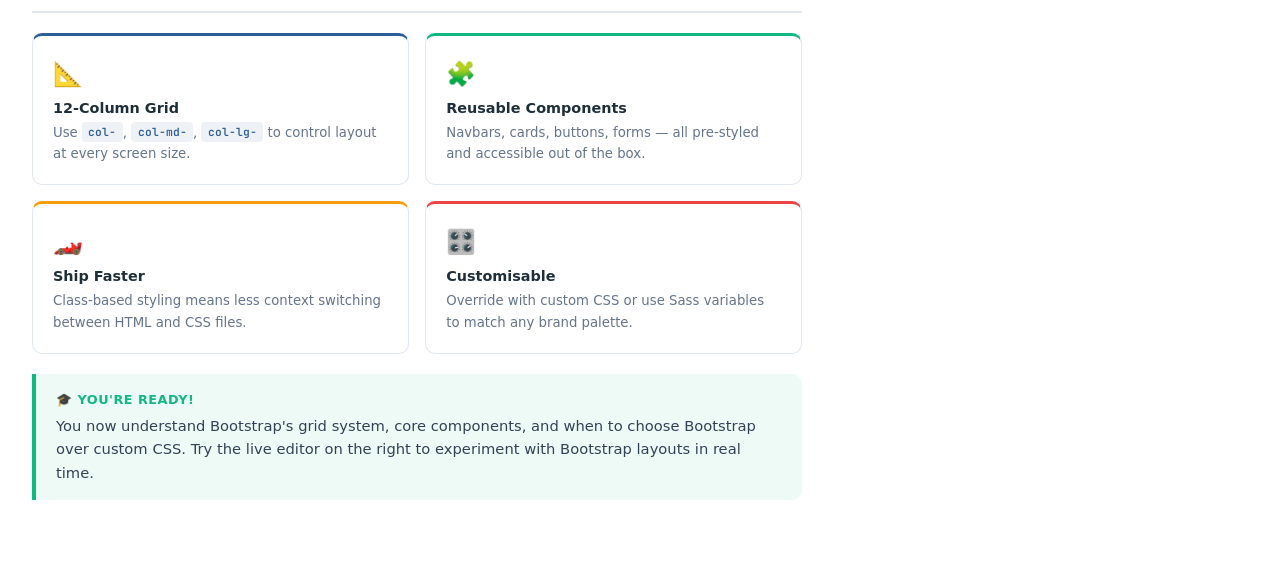
==== commit 9f7d28e6: "in process.." ====
--- a/bootstrap.html
+++ b/bootstrap.html
@@ -2,27 +2,33 @@
 <html lang="en">
 <head>
   <meta charset="UTF-8">
-  <meta name="viewport" content="width=device-width, initial-scale=1.0, user-scalable=yes">
+  <meta name="viewport" content="width=device-width, initial-scale=1.0, viewport-fit=cover, user-scalable=yes">
+  <meta name="theme-color" content="#2E5E99">
+  <meta name="apple-mobile-web-app-capable" content="yes">
+  <meta name="apple-mobile-web-app-status-bar-style" content="default">
   <title>Bootstrap In-Depth | Full Stack Development</title>
-  <link rel="stylesheet" href="styles.css">
   <link rel="stylesheet" href="bootstrap.css">
   <link rel="preconnect" href="https://fonts.googleapis.com">
   <link href="https://fonts.googleapis.com/css2?family=Sora:wght@400;600;700&family=JetBrains+Mono:wght@400;600&display=swap" rel="stylesheet">
-
 </head>
 <body>
 
-<!-- ===== NAVBAR ===== -->
+<div class="menu-overlay" id="overlay"></div>
+
 <header class="navbar">
   <div class="nav-container">
-    <a href="index.html" class="logo">Logo</a>
-
+    <a href="#" class="logo">
+    Logo
+    </a>
+
+    <!-- Mobile Menu -->
     <button class="menu-toggle" id="mobileMenuBtn" aria-label="Open navigation menu" aria-expanded="false">
       <div class="bar"></div>
       <div class="bar"></div>
       <div class="bar"></div>
     </button>
 
+    <!-- Navigation Links -->
     <ul class="nav-menu" id="navMenu">
       <li><a href="index.html" class="nav-link">Home</a></li>
       <li><a href="full_stack.html" class="nav-link">Full Stack Development</a></li>
@@ -32,39 +38,465 @@
       <li><a href="js.html" class="nav-link">JavaScript</a></li>
     </ul>
   </div>
-  <div class="menu-overlay" id="overlay"></div>
 </header>
+
 <!-- ===== HERO ===== -->
 <section class="hero">
   <h1>What is Bootstrap?</h1>
-  <p>The framework of the web.</p>
+  <p>The world's most popular CSS framework — build responsive, mobile-first sites faster than ever.</p>
 </section>
 
 <!-- ===== MAIN LAYOUT ===== -->
 <div class="layout-container">
+
   <!-- LEFT: Documentation -->
   <main class="doc-content">
+
+    <!-- SECTION 1: What is Bootstrap -->
     <div class="doc-section">
-
-      <span class="section-number">01 / COMPONENTS</span>
-      <h2>Bootstrap Grid</h2>
-      <p>Bootstrap's grid system uses a series of containers, rows, and columns to layout and align content.</p>
+      <span class="section-number">01 / OVERVIEW</span>
+      <h2>What is Bootstrap?</h2>
+      <p>Bootstrap is a free, open-source <strong>CSS framework</strong> developed by Twitter. It provides ready-made design components — grids, navbars, cards, buttons, modals — so developers can build professional, responsive websites without writing every CSS rule from scratch.</p>
+      <div class="card-grid">
+        <div class="info-card">
+          <div class="card-icon">🎯</div>
+          <h4>Pre-built Components</h4>
+          <p>Navbars, buttons, forms, modals, and more — all styled and ready to use.</p>
+        </div>
+        <div class="info-card green">
+          <div class="card-icon">📱</div>
+          <h4>Mobile-First</h4>
+          <p>Built with a responsive philosophy: mobile layouts come first, then scale up.</p>
+        </div>
+        <div class="info-card orange">
+          <div class="card-icon">⚡</div>
+          <h4>Rapid Development</h4>
+          <p>Add classes instead of writing CSS. Pages take hours, not days.</p>
+        </div>
+        <div class="info-card red">
+          <div class="card-icon">🔁</div>
+          <h4>Consistent UI</h4>
+          <p>Design tokens and a unified system mean every element looks cohesive.</p>
+        </div>
+      </div>
+      <div class="callout success">
+        <strong>💡 Key Insight</strong>
+        <p>Bootstrap is loaded by over <strong>22% of all websites</strong> on the internet — it's the industry standard for rapid, reliable UI development.</p>
+      </div>
+    </div>
+
+    <!-- SECTION 2: Why Bootstrap is Useful -->
+    <div class="doc-section">
+      <span class="section-number">02 / WHY BOOTSTRAP</span>
+      <h2>Why Bootstrap is Useful</h2>
+      <p>Building a website from scratch requires solving the same problems every time: responsive layouts, cross-browser compatibility, consistent button states, form styling. Bootstrap solves all of these for you.</p>
+
+      <h3>🚀 Speed Up Development</h3>
+      <p>Instead of writing hundreds of lines of CSS, you use semantic class names. A responsive two-column layout that might take 30 minutes to write manually takes seconds with Bootstrap:</p>
       <div class="code-block">
         <div class="code-block-header">
           <div class="code-dots"><span></span><span></span><span></span></div>
-          <span class="code-lang">HTML</span>
-        </div>
-        <pre>&lt;div class="container"&gt;
-  &lt;div class="row"&gt;
-    &lt;div class="col"&gt;Column 1&lt;/div&gt;
-    &lt;div class="col"&gt;Column 2&lt;/div&gt;
-  &lt;/div&gt;
-&lt;/div&gt;</pre>
-      </div>
-
-    </div>
+          <span class="code-lang">HTML — Custom CSS approach (slow)</span>
+        </div>
+        <pre><span class="cm">/* You'd write all this CSS yourself */</span>
+<span class="kw">.container</span> { max-width: 1200px; margin: 0 auto; padding: 0 15px; }
+<span class="kw">.row</span> { display: flex; flex-wrap: wrap; margin: 0 -15px; }
+<span class="kw">.col-half</span> { flex: 0 0 50%; padding: 0 15px; }
+<span class="kw">@media</span> (max-width: 768px) {
+  <span class="kw">.col-half</span> { flex: 0 0 100%; }
+}</pre>
+      </div>
+      <div class="code-block">
+        <div class="code-block-header">
+          <div class="code-dots"><span></span><span></span><span></span></div>
+          <span class="code-lang">HTML — Bootstrap approach (fast)</span>
+        </div>
+        <pre><span class="cm">&lt;!-- Bootstrap does it all with class names --&gt;</span>
+<span class="op">&lt;div</span> <span class="str">class=</span><span class="str">"container"</span><span class="op">&gt;</span>
+  <span class="op">&lt;div</span> <span class="str">class=</span><span class="str">"row"</span><span class="op">&gt;</span>
+    <span class="op">&lt;div</span> <span class="str">class=</span><span class="str">"col-md-6"</span><span class="op">&gt;</span>Left Column<span class="op">&lt;/div&gt;</span>
+    <span class="op">&lt;div</span> <span class="str">class=</span><span class="str">"col-md-6"</span><span class="op">&gt;</span>Right Column<span class="op">&lt;/div&gt;</span>
+  <span class="op">&lt;/div&gt;</span>
+<span class="op">&lt;/div&gt;</span></pre>
+      </div>
+
+      <h3>🌐 Cross-Browser Compatibility</h3>
+      <p>Bootstrap handles vendor prefixes and browser quirks automatically. Your site looks consistent in Chrome, Firefox, Safari, and Edge without extra effort.</p>
+
+      <h3>📚 Excellent Documentation</h3>
+      <p>Bootstrap has one of the best-documented libraries in web development. Every component has live examples, copy-paste code snippets, and customization options.</p>
+
+      <div class="callout">
+        <strong>⏱️ Time Saved</strong>
+        <p>Studies show Bootstrap can reduce front-end development time by <strong>40–60%</strong> compared to writing custom CSS from scratch for standard UI patterns.</p>
+      </div>
+    </div>
+
+    <!-- SECTION 3: Grid System -->
+    <div class="doc-section">
+      <span class="section-number">03 / GRID SYSTEM</span>
+      <h2>Bootstrap Grid System</h2>
+      <p>Bootstrap's grid uses a <strong>12-column</strong> flexbox layout. You define how many columns a element should span at different breakpoints using class prefixes.</p>
+
+      <!-- Grid visual demo -->
+      <div class="grid-demo">
+        <div class="grid-demo-row">
+          <div class="grid-col full"><code>col-12</code> — Full width</div>
+        </div>
+        <div class="grid-demo-row">
+          <div class="grid-col half"><code>col-6</code></div>
+          <div class="grid-col half"><code>col-6</code></div>
+        </div>
+        <div class="grid-demo-row">
+          <div class="grid-col third"><code>col-4</code></div>
+          <div class="grid-col third"><code>col-4</code></div>
+          <div class="grid-col third"><code>col-4</code></div>
+        </div>
+        <div class="grid-demo-row">
+          <div class="grid-col quarter"><code>col-3</code></div>
+          <div class="grid-col quarter"><code>col-3</code></div>
+          <div class="grid-col quarter"><code>col-3</code></div>
+          <div class="grid-col quarter"><code>col-3</code></div>
+        </div>
+        <div class="grid-demo-row">
+          <div class="grid-col wide"><code>col-8</code></div>
+          <div class="grid-col narrow"><code>col-4</code></div>
+        </div>
+      </div>
+
+
+
+      <div class="code-block">
+        <div class="code-block-header">
+          <div class="code-dots"><span></span><span></span><span></span></div>
+          <span class="code-lang">HTML — Responsive Grid Example</span>
+        </div>
+        <pre><span class="op">&lt;div</span> <span class="str">class=</span><span class="str">"container"</span><span class="op">&gt;</span>
+  <span class="op">&lt;div</span> <span class="str">class=</span><span class="str">"row g-3"</span><span class="op">&gt;</span>
+
+    <span class="cm">&lt;!-- Full width on mobile, half on tablet, third on desktop --&gt;</span>
+    <span class="op">&lt;div</span> <span class="str">class=</span><span class="str">"col-12 col-md-6 col-lg-4"</span><span class="op">&gt;</span>Card A<span class="op">&lt;/div&gt;</span>
+    <span class="op">&lt;div</span> <span class="str">class=</span><span class="str">"col-12 col-md-6 col-lg-4"</span><span class="op">&gt;</span>Card B<span class="op">&lt;/div&gt;</span>
+    <span class="op">&lt;div</span> <span class="str">class=</span><span class="str">"col-12 col-md-12 col-lg-4"</span><span class="op">&gt;</span>Card C<span class="op">&lt;/div&gt;</span>
+
+  <span class="op">&lt;/div&gt;</span>
+<span class="op">&lt;/div&gt;</span></pre>
+      </div>
+    </div>
+
+    <!-- SECTION 4: Components -->
+    <div class="doc-section">
+      <span class="section-number">04 / COMPONENTS</span>
+      <h2>Bootstrap Components</h2>
+      <p>Bootstrap ships with dozens of ready-made UI components. Below are three of the most essential ones demonstrated live.</p>
+
+      <!-- Navbar Component -->
+      <h3>🧭 Navbar Component</h3>
+      <p>Bootstrap's navbar automatically collapses into a hamburger menu on mobile using only HTML attributes and a small JS bundle.</p>
+      <div class="bs-live-demo" id="navbar-demo">
+        <link href="https://cdn.jsdelivr.net/npm/bootstrap@5.3.0/dist/css/bootstrap.min.css" rel="stylesheet">
+        <nav class="navbar navbar-expand-lg navbar-dark bg-primary rounded">
+          <div class="container-fluid">
+            <a class="navbar-brand fw-bold" href="#">MyBrand</a>
+            <button class="navbar-toggler" type="button" data-bs-toggle="collapse" data-bs-target="#demoNav">
+              <span class="navbar-toggler-icon"></span>
+            </button>
+            <div class="collapse navbar-collapse" id="demoNav">
+              <ul class="navbar-nav ms-auto">
+                <li class="nav-item"><a class="nav-link active" href="#">Home</a></li>
+                <li class="nav-item"><a class="nav-link" href="#">About</a></li>
+                <li class="nav-item"><a class="nav-link" href="#">Portfolio</a></li>
+                <li class="nav-item"><a class="nav-link" href="#">Contact</a></li>
+              </ul>
+            </div>
+          </div>
+        </nav>
+        <script src="https://cdn.jsdelivr.net/npm/bootstrap@5.3.0/dist/js/bootstrap.bundle.min.js"></script>
+      </div>
+      <div class="code-block">
+        <div class="code-block-header">
+          <div class="code-dots"><span></span><span></span><span></span></div>
+          <span class="code-lang">HTML — Bootstrap Navbar</span>
+        </div>
+        <pre><span class="op">&lt;nav</span> <span class="str">class=</span><span class="str">"navbar navbar-expand-lg navbar-dark bg-primary"</span><span class="op">&gt;</span>
+  <span class="op">&lt;div</span> <span class="str">class=</span><span class="str">"container-fluid"</span><span class="op">&gt;</span>
+    <span class="op">&lt;a</span> <span class="str">class=</span><span class="str">"navbar-brand"</span> <span class="str">href=</span><span class="str">"#"</span><span class="op">&gt;</span>MyBrand<span class="op">&lt;/a&gt;</span>
+    <span class="cm">&lt;!-- Hamburger auto-appears on mobile --&gt;</span>
+    <span class="op">&lt;button</span> <span class="str">class=</span><span class="str">"navbar-toggler"</span> <span class="str">data-bs-toggle=</span><span class="str">"collapse"</span>
+            <span class="str">data-bs-target=</span><span class="str">"#navMenu"</span><span class="op">&gt;</span>
+      <span class="op">&lt;span</span> <span class="str">class=</span><span class="str">"navbar-toggler-icon"</span><span class="op">&gt;&lt;/span&gt;</span>
+    <span class="op">&lt;/button&gt;</span>
+    <span class="op">&lt;div</span> <span class="str">class=</span><span class="str">"collapse navbar-collapse"</span> <span class="str">id=</span><span class="str">"navMenu"</span><span class="op">&gt;</span>
+      <span class="op">&lt;ul</span> <span class="str">class=</span><span class="str">"navbar-nav ms-auto"</span><span class="op">&gt;</span>
+        <span class="op">&lt;li</span> <span class="str">class=</span><span class="str">"nav-item"</span><span class="op">&gt;&lt;a</span> <span class="str">class=</span><span class="str">"nav-link active"</span> <span class="str">href=</span><span class="str">"#"</span><span class="op">&gt;</span>Home<span class="op">&lt;/a&gt;&lt;/li&gt;</span>
+        <span class="op">&lt;li</span> <span class="str">class=</span><span class="str">"nav-item"</span><span class="op">&gt;&lt;a</span> <span class="str">class=</span><span class="str">"nav-link"</span> <span class="str">href=</span><span class="str">"#"</span><span class="op">&gt;</span>About<span class="op">&lt;/a&gt;&lt;/li&gt;</span>
+      <span class="op">&lt;/ul&gt;</span>
+    <span class="op">&lt;/div&gt;</span>
+  <span class="op">&lt;/div&gt;</span>
+<span class="op">&lt;/nav&gt;</span></pre>
+      </div>
+
+      <!-- Cards Component -->
+      <h3>🃏 Card Components</h3>
+      <p>Bootstrap cards are flexible content containers with options for headers, footers, images, and colored accents. Combine them with the grid for responsive layouts.</p>
+      <div class="bs-live-demo">
+        <div style="display:flex;gap:1rem;flex-wrap:wrap;">
+          <div class="card demo-card">
+            <div class="card-body">
+              <h5 class="card-title" style="color:#2E5E99;">🎨 HTML</h5>
+              <p class="card-text" style="font-size:.85rem;color:#334155;">The skeleton of the web. Structure your content with semantic tags.</p>
+              <a href="#" class="btn btn-primary btn-sm" style="background:#2E5E99;border-color:#2E5E99;">Learn More</a>
+            </div>
+          </div>
+          <div class="card demo-card">
+            <div class="card-body">
+              <h5 class="card-title" style="color:#10b981;">🎨 CSS</h5>
+              <p class="card-text" style="font-size:.85rem;color:#334155;">Style and layout for the web. Make your sites beautiful and responsive.</p>
+              <a href="#" class="btn btn-success btn-sm">Learn More</a>
+            </div>
+          </div>
+          <div class="card demo-card">
+            <div class="card-body">
+              <h5 class="card-title" style="color:#f0db4f;-webkit-text-stroke:0.3px #888;">⚡ JS</h5>
+              <p class="card-text" style="font-size:.85rem;color:#334155;">Add interactivity and logic. Bring your pages to life with JavaScript.</p>
+              <a href="#" class="btn btn-warning btn-sm">Learn More</a>
+            </div>
+          </div>
+        </div>
+      </div>
+      <div class="code-block">
+        <div class="code-block-header">
+          <div class="code-dots"><span></span><span></span><span></span></div>
+          <span class="code-lang">HTML — Bootstrap Card</span>
+        </div>
+        <pre><span class="op">&lt;div</span> <span class="str">class=</span><span class="str">"card"</span><span class="op">&gt;</span>
+  <span class="op">&lt;div</span> <span class="str">class=</span><span class="str">"card-body"</span><span class="op">&gt;</span>
+    <span class="op">&lt;h5</span> <span class="str">class=</span><span class="str">"card-title"</span><span class="op">&gt;</span>Card Title<span class="op">&lt;/h5&gt;</span>
+    <span class="op">&lt;p</span> <span class="str">class=</span><span class="str">"card-text"</span><span class="op">&gt;</span>Card description goes here.<span class="op">&lt;/p&gt;</span>
+    <span class="op">&lt;a</span> <span class="str">href=</span><span class="str">"#"</span> <span class="str">class=</span><span class="str">"btn btn-primary"</span><span class="op">&gt;</span>Learn More<span class="op">&lt;/a&gt;</span>
+  <span class="op">&lt;/div&gt;</span>
+<span class="op">&lt;/div&gt;</span>
+
+<span class="cm">&lt;!-- Card inside grid --&gt;</span>
+<span class="op">&lt;div</span> <span class="str">class=</span><span class="str">"row row-cols-1 row-cols-md-3 g-4"</span><span class="op">&gt;</span>
+  <span class="op">&lt;div</span> <span class="str">class=</span><span class="str">"col"</span><span class="op">&gt;&lt;div</span> <span class="str">class=</span><span class="str">"card h-100"</span><span class="op">&gt;</span>...<span class="op">&lt;/div&gt;&lt;/div&gt;</span>
+<span class="op">&lt;/div&gt;</span></pre>
+      </div>
+
+      <!-- Buttons Component -->
+      <h3>🔘 Button Components</h3>
+      <p>Bootstrap gives you eight semantic color variants plus outline versions, multiple sizes, and state modifiers — all through class names.</p>
+      <div class="bs-live-demo" style="display:flex;flex-wrap:wrap;gap:.75rem;align-items:center;">
+        <button class="btn btn-primary" style="background:#2E5E99;border-color:#2E5E99;">Primary</button>
+        <button class="btn btn-success">Success</button>
+        <button class="btn btn-warning">Warning</button>
+        <button class="btn btn-danger">Danger</button>
+        <button class="btn btn-outline-primary" style="color:#2E5E99;border-color:#2E5E99;">Outline</button>
+        <button class="btn btn-sm btn-secondary">Small</button>
+        <button class="btn btn-lg btn-dark">Large</button>
+        <button class="btn btn-primary disabled" style="background:#2E5E99;border-color:#2E5E99;">Disabled</button>
+      </div>
+      <div class="code-block">
+        <div class="code-block-header">
+          <div class="code-dots"><span></span><span></span><span></span></div>
+          <span class="code-lang">HTML — Bootstrap Buttons</span>
+        </div>
+        <pre><span class="cm">&lt;!-- Semantic variants --&gt;</span>
+<span class="op">&lt;button</span> <span class="str">class=</span><span class="str">"btn btn-primary"</span><span class="op">&gt;</span>Primary<span class="op">&lt;/button&gt;</span>
+<span class="op">&lt;button</span> <span class="str">class=</span><span class="str">"btn btn-success"</span><span class="op">&gt;</span>Success<span class="op">&lt;/button&gt;</span>
+<span class="op">&lt;button</span> <span class="str">class=</span><span class="str">"btn btn-danger"</span><span class="op">&gt;</span>Danger<span class="op">&lt;/button&gt;</span>
+
+<span class="cm">&lt;!-- Outline style --&gt;</span>
+<span class="op">&lt;button</span> <span class="str">class=</span><span class="str">"btn btn-outline-primary"</span><span class="op">&gt;</span>Outline<span class="op">&lt;/button&gt;</span>
+
+<span class="cm">&lt;!-- Sizes --&gt;</span>
+<span class="op">&lt;button</span> <span class="str">class=</span><span class="str">"btn btn-primary btn-sm"</span><span class="op">&gt;</span>Small<span class="op">&lt;/button&gt;</span>
+<span class="op">&lt;button</span> <span class="str">class=</span><span class="str">"btn btn-primary btn-lg"</span><span class="op">&gt;</span>Large<span class="op">&lt;/button&gt;</span>
+
+<span class="cm">&lt;!-- Disabled state --&gt;</span>
+<span class="op">&lt;button</span> <span class="str">class=</span><span class="str">"btn btn-primary disabled"</span><span class="op">&gt;</span>Disabled<span class="op">&lt;/button&gt;</span></pre>
+      </div>
+    </div>
+
+    <!-- SECTION 5: Responsive Layout -->
+    <div class="doc-section">
+      <span class="section-number">05 / RESPONSIVE LAYOUT</span>
+      <h2>Building a Responsive Layout</h2>
+      <p>Responsive design means your page looks great on phones, tablets, and desktops. Bootstrap makes this simple by letting you stack classes: define one layout for mobile, another for tablet, another for desktop — all on the same element.</p>
+
+      <div class="responsive-demo">
+        <div class="responsive-label">
+          <span class="badge-mobile">📱 Mobile</span> → stacks vertically
+          <span class="badge-tablet">💻 Tablet</span> → 2 columns
+          <span class="badge-desktop">🖥️ Desktop</span> → 3 columns
+        </div>
+        <div class="code-block">
+          <div class="code-block-header">
+            <div class="code-dots"><span></span><span></span><span></span></div>
+            <span class="code-lang">HTML — One layout rule, three breakpoints</span>
+          </div>
+          <pre><span class="op">&lt;div</span> <span class="str">class=</span><span class="str">"row g-4"</span><span class="op">&gt;</span>
+  <span class="cm">&lt;!-- col-12: full on mobile --&gt;</span>
+  <span class="cm">&lt;!-- col-md-6: 2-col on tablet --&gt;</span>
+  <span class="cm">&lt;!-- col-lg-4: 3-col on desktop --&gt;</span>
+  <span class="op">&lt;div</span> <span class="str">class=</span><span class="str">"col-12 col-md-6 col-lg-4"</span><span class="op">&gt;</span>
+    <span class="op">&lt;div</span> <span class="str">class=</span><span class="str">"card p-3"</span><span class="op">&gt;</span>Card 1<span class="op">&lt;/div&gt;</span>
+  <span class="op">&lt;/div&gt;</span>
+  <span class="op">&lt;div</span> <span class="str">class=</span><span class="str">"col-12 col-md-6 col-lg-4"</span><span class="op">&gt;</span>
+    <span class="op">&lt;div</span> <span class="str">class=</span><span class="str">"card p-3"</span><span class="op">&gt;</span>Card 2<span class="op">&lt;/div&gt;</span>
+  <span class="op">&lt;/div&gt;</span>
+  <span class="op">&lt;div</span> <span class="str">class=</span><span class="str">"col-12 col-md-12 col-lg-4"</span><span class="op">&gt;</span>
+    <span class="op">&lt;div</span> <span class="str">class=</span><span class="str">"card p-3"</span><span class="op">&gt;</span>Card 3<span class="op">&lt;/div&gt;</span>
+  <span class="op">&lt;/div&gt;</span>
+<span class="op">&lt;/div&gt;</span></pre>
+        </div>
+      </div>
+
+      <h3>🛠️ Utility Classes</h3>
+      <p>Bootstrap's utility system lets you apply spacing, display, flex, color, and text utilities inline without touching CSS at all:</p>
+      <div class="utility-grid">
+        <div class="utility-chip"><code>mt-3</code> margin-top</div>
+        <div class="utility-chip"><code>p-4</code> padding all</div>
+        <div class="utility-chip"><code>d-flex</code> flexbox</div>
+        <div class="utility-chip"><code>text-center</code> align</div>
+        <div class="utility-chip"><code>fw-bold</code> font-weight</div>
+        <div class="utility-chip"><code>bg-primary</code> bg color</div>
+        <div class="utility-chip"><code>rounded</code> border-radius</div>
+        <div class="utility-chip"><code>shadow</code> box-shadow</div>
+        <div class="utility-chip"><code>w-100</code> full width</div>
+        <div class="utility-chip"><code>gap-3</code> gap/spacing</div>
+        <div class="utility-chip"><code>ms-auto</code> margin auto</div>
+        <div class="utility-chip"><code>d-none d-md-block</code> hide/show</div>
+      </div>
+    </div>
+
+    <!-- SECTION 6: Comparison -->
+    <div class="doc-section">
+      <span class="section-number">06 / BONUS COMPARISON</span>
+      <h2>Custom CSS vs Bootstrap</h2>
+      <p>Both approaches have merit — the key is knowing when to use each. Here's an honest comparison:</p>
+      <table class="compare-table responsive-stack">
+        <thead>
+          <tr>
+            <th>Factor</th>
+            <th>Custom CSS</th>
+            <th>Bootstrap</th>
+          </tr>
+        </thead>
+        <tbody>
+          <tr>
+            <td><strong>Development Speed</strong></td>
+            <td><span class="tag-warn">⚠ Slower</span> — write from scratch</td>
+            <td><span class="tag-yes">✓ Faster</span> — ready-made classes</td>
+          </tr>
+          <tr>
+            <td><strong>File Size</strong></td>
+            <td><span class="tag-yes">✓ Lean</span> — only what you need</td>
+            <td><span class="tag-warn">⚠ Larger</span> — ~30KB min+gzip</td>
+          </tr>
+          <tr>
+            <td><strong>Design Uniqueness</strong></td>
+            <td><span class="tag-yes">✓ Fully unique</span> — total control</td>
+            <td><span class="tag-warn">⚠ Generic</span> — "Bootstrap look"</td>
+          </tr>
+          <tr>
+            <td><strong>Learning Curve</strong></td>
+            <td><span class="tag-warn">⚠ High</span> — must know CSS deeply</td>
+            <td><span class="tag-yes">✓ Low</span> — learn class names</td>
+          </tr>
+          <tr>
+            <td><strong>Maintenance</strong></td>
+            <td><span class="tag-warn">⚠ Complex</span> — all yours to manage</td>
+            <td><span class="tag-yes">✓ Easier</span> — framework handles it</td>
+          </tr>
+          <tr>
+            <td><strong>Responsiveness</strong></td>
+            <td><span class="tag-warn">⚠ Manual</span> — write all media queries</td>
+            <td><span class="tag-yes">✓ Built-in</span> — breakpoints included</td>
+          </tr>
+          <tr>
+            <td><strong>Customisation</strong></td>
+            <td><span class="tag-yes">✓ Total</span> — zero constraints</td>
+            <td><span class="tag-warn">⚠ Limited</span> — override with Sass/CSS</td>
+          </tr>
+          <tr>
+            <td><strong>Team Consistency</strong></td>
+            <td><span class="tag-warn">⚠ Hard</span> — each dev styles differently</td>
+            <td><span class="tag-yes">✓ Unified</span> — shared design language</td>
+          </tr>
+          <tr>
+            <td><strong>Best For</strong></td>
+            <td>Brand-heavy sites, design systems</td>
+            <td>Prototypes, internal tools, MVPs</td>
+          </tr>
+        </tbody>
+      </table>
+
+      <div class="verdict-box">
+        <div class="verdict-item">
+          <div class="verdict-icon">🏗️</div>
+          <div>
+            <strong>Use Bootstrap when…</strong>
+            <p>You need to ship fast, build internal tools, prototype an idea, or work in a team that needs consistent UI without a dedicated designer.</p>
+          </div>
+        </div>
+        <div class="verdict-item">
+          <div class="verdict-icon">✏️</div>
+          <div>
+            <strong>Use Custom CSS when…</strong>
+            <p>You have a strong brand identity, need pixel-perfect control, are building a design-heavy marketing site, or want minimal bundle size.</p>
+          </div>
+        </div>
+        <div class="verdict-item">
+          <div class="verdict-icon">🤝</div>
+          <div>
+            <strong>Best of both worlds…</strong>
+            <p>Start with Bootstrap, then override with custom CSS for brand-specific elements. This is how most professional teams work in practice.</p>
+          </div>
+        </div>
+      </div>
+
+      <div class="callout warning">
+        <strong>⚠️ Pro Tip</strong>
+        <p>Never load the full Bootstrap CSS file in production if you only use a few components. Use <strong>Bootstrap's Sass customizer</strong> or a CSS purge tool like PurgeCSS to strip unused styles down to just what you use.</p>
+      </div>
+    </div>
+
+    <!-- SECTION 7: Summary -->
+    <div class="doc-section">
+      <span class="section-number">07 / SUMMARY</span>
+      <h2>Key Takeaways</h2>
+      <div class="card-grid">
+        <div class="info-card">
+          <div class="card-icon">📐</div>
+          <h4>12-Column Grid</h4>
+          <p>Use <code>col-</code>, <code>col-md-</code>, <code>col-lg-</code> to control layout at every screen size.</p>
+        </div>
+        <div class="info-card green">
+          <div class="card-icon">🧩</div>
+          <h4>Reusable Components</h4>
+          <p>Navbars, cards, buttons, forms — all pre-styled and accessible out of the box.</p>
+        </div>
+        <div class="info-card orange">
+          <div class="card-icon">🏎️</div>
+          <h4>Ship Faster</h4>
+          <p>Class-based styling means less context switching between HTML and CSS files.</p>
+        </div>
+        <div class="info-card red">
+          <div class="card-icon">🎛️</div>
+          <h4>Customisable</h4>
+          <p>Override with custom CSS or use Sass variables to match any brand palette.</p>
+        </div>
+      </div>
+      <div class="callout success">
+        <strong>🎓 You're ready!</strong>
+        <p>You now understand Bootstrap's grid system, core components, and when to choose Bootstrap over custom CSS. Try the live editor on the right to experiment with Bootstrap layouts in real time.</p>
+      </div>
+    </div>
+
   </main>
 
+  <!-- RIGHT: Live Editor Sidebar -->
   <aside class="editor-sidebar">
     <div class="editor-header">
       <span>⚡ Live Editor</span>
@@ -73,7 +505,6 @@
         <button class="tab-btn active" data-mode="html" onclick="switchMode('html', this)">HTML Preview</button>
       </div>
     </div>
-
     <div class="editor-body">
       <div class="pane-row">
         <span class="pane-label" id="input-label">HTML</span>
@@ -82,18 +513,44 @@
           Run
         </button>
       </div>
-
       <textarea id="code-input" spellcheck="false"><link href="https://cdn.jsdelivr.net/npm/bootstrap@5.3.0/dist/css/bootstrap.min.css" rel="stylesheet">
 <div class="container mt-4">
-  <div class="row">
-    <div class="col-md-6 bg-primary text-white p-3 rounded">
-      Bootstrap Column 1
-    </div>
-    <div class="col-md-6 bg-secondary text-white p-3 rounded">
-      Bootstrap Column 2
+  <h5 class="mb-3" style="color:#2E5E99;">🎮 Try Bootstrap!</h5>
+  <div class="row g-3">
+    <div class="col-12 col-md-6">
+      <div class="card border-primary">
+        <div class="card-body">
+          <h6 class="card-title text-primary">Grid: col-md-6</h6>
+          <p class="card-text small">On mobile I'm full width. On tablet+ I'm half.</p>
+          <button class="btn btn-primary btn-sm">Primary</button>
+        </div>
+      </div>
+    </div>
+    <div class="col-12 col-md-6">
+      <div class="card border-success">
+        <div class="card-body">
+          <h6 class="card-title text-success">Grid: col-md-6</h6>
+          <p class="card-text small">Edit the classes above to see changes live!</p>
+          <button class="btn btn-success btn-sm">Success</button>
+        </div>
+      </div>
+    </div>
+    <div class="col-12">
+      <nav class="navbar navbar-expand-sm navbar-dark bg-dark rounded px-3">
+        <span class="navbar-brand mb-0 h1">Navbar</span>
+        <div class="d-flex ms-auto gap-2">
+          <a class="nav-link text-white" href="#">Home</a>
+          <a class="nav-link text-white" href="#">About</a>
+        </div>
+      </nav>
     </div>
   </div>
-  <button class="btn btn-success mt-3">Click Me</button>
+  <div class="mt-3 d-flex flex-wrap gap-2">
+    <button class="btn btn-outline-primary">Outline</button>
+    <button class="btn btn-warning">Warning</button>
+    <button class="btn btn-danger btn-sm">Danger sm</button>
+    <button class="btn btn-dark btn-lg">Dark lg</button>
+  </div>
 </div></textarea>
 
       <!-- JS Console Output -->
@@ -107,7 +564,7 @@
         </div>
       </div>
 
-      <!-- HTML Preview iframe (hidden by default) -->
+      <!-- HTML Preview iframe -->
       <iframe id="live-preview" title="Live HTML Preview" style="display: block;"></iframe>
     </div>
   </aside>
@@ -144,9 +601,9 @@
     }
 
     if (menuToggle) menuToggle.addEventListener('click', (e) => { e.stopPropagation(); isMenuOpen ? closeMenu() : openMenu(); });
-    navLinks.forEach(link => { link.addEventListener('click', () => { if (window.innerWidth <= 768 && isMenuOpen) closeMenu(); }); });
+    navLinks.forEach(link => { link.addEventListener('click', () => { if (window.innerWidth <= 1024 && isMenuOpen) closeMenu(); }); });
     if (overlay) overlay.addEventListener('click', () => { if (isMenuOpen) closeMenu(); });
-    window.addEventListener('resize', () => { if (window.innerWidth > 768 && isMenuOpen) closeMenu(); });
+    window.addEventListener('resize', () => { if (window.innerWidth > 1024 && isMenuOpen) closeMenu(); });
     document.addEventListener('keydown', (e) => { if (e.key === 'Escape' && isMenuOpen) closeMenu(); });
   })();
 
@@ -160,9 +617,9 @@
           observer.unobserve(entry.target);
         }
       });
-    }, { threshold: 0.1 });
+    }, { threshold: 0.08 });
     sections.forEach((s, i) => {
-      s.style.transitionDelay = `${i * 0.05}s`;
+      s.style.transitionDelay = `${i * 0.04}s`;
       observer.observe(s);
     });
   })();
@@ -187,51 +644,40 @@
       runBtn.style.display = 'flex';
       document.getElementById('code-input').value = `// ✏️ Try editing and click Run!
 
-const students = [
-  { name: "Alice", score: 91 },
-  { name: "Bob",   score: 74 },
-  { name: "Carol", score: 88 },
-  { name: "Dan",   score: 67 }
+const frameworks = [
+  { name: "Bootstrap", stars: 170000, type: "CSS" },
+  { name: "Tailwind",  stars: 82000,  type: "CSS" },
+  { name: "React",     stars: 225000, type: "JS"  },
+  { name: "Vue",       stars: 207000, type: "JS"  }
 ];
 
-const passing = students.filter(s => s.score >= 75);
-console.log("Total students:", students.length);
-console.log("Passing:", passing.length);
-
-passing.forEach(s => {
-  console.log(\`✅ \${s.name}: \${s.score}%\`);
-});`;
+console.log("🌟 Popular Frontend Frameworks");
+console.log("================================");
+
+frameworks
+  .sort((a, b) => b.stars - a.stars)
+  .forEach(f => {
+    const bar = "█".repeat(Math.round(f.stars / 10000));
+    console.log(\`\${f.type} | \${f.name.padEnd(12)} \${f.stars.toLocaleString()} stars\`);
+  });
+
+const cssFrameworks = frameworks.filter(f => f.type === "CSS");
+console.log("\\n📦 CSS Frameworks found:", cssFrameworks.length);`;
     } else {
       outputPane.style.display = 'none';
       preview.style.display = 'block';
       inputLabel.textContent = 'HTML';
       runBtn.style.display = 'none';
-      document.getElementById('code-input').value = `<link href="https://cdn.jsdelivr.net/npm/bootstrap@5.3.0/dist/css/bootstrap.min.css" rel="stylesheet">
-<div class="container mt-4">
-  <div class="row">
-    <div class="col-md-6 bg-primary text-white p-3 rounded">
-      Bootstrap Column 1
-    </div>
-    <div class="col-md-6 bg-secondary text-white p-3 rounded">
-      Bootstrap Column 2
-    </div>
-  </div>
-  <button class="btn btn-success mt-3">Click Me</button>
-</div>`;
       updateHTMLPreview();
     }
     clearOutput();
   }
 
-  /* JS Console Runner */
   function runCode() {
     const code = document.getElementById('code-input').value;
     const outputEl = document.getElementById('output-content');
     outputEl.innerHTML = '';
 
-    const logs = [];
-
-    // Override console methods
     const origLog = console.log;
     const origError = console.error;
     const origWarn = console.warn;
@@ -273,7 +719,6 @@
     el.innerHTML = '<span class="output-empty">Click ▶ Run to execute your code…</span>';
   }
 
-  /* HTML Preview */
   function updateHTMLPreview() {
     if (currentMode !== 'html') return;
     const code = document.getElementById('code-input').value;
@@ -289,7 +734,6 @@
     if (currentMode === 'html') updateHTMLPreview();
   });
 
-  // Keyboard shortcut: Ctrl+Enter / Cmd+Enter to run
   document.getElementById('code-input').addEventListener('keydown', (e) => {
     if ((e.ctrlKey || e.metaKey) && e.key === 'Enter') {
       e.preventDefault();
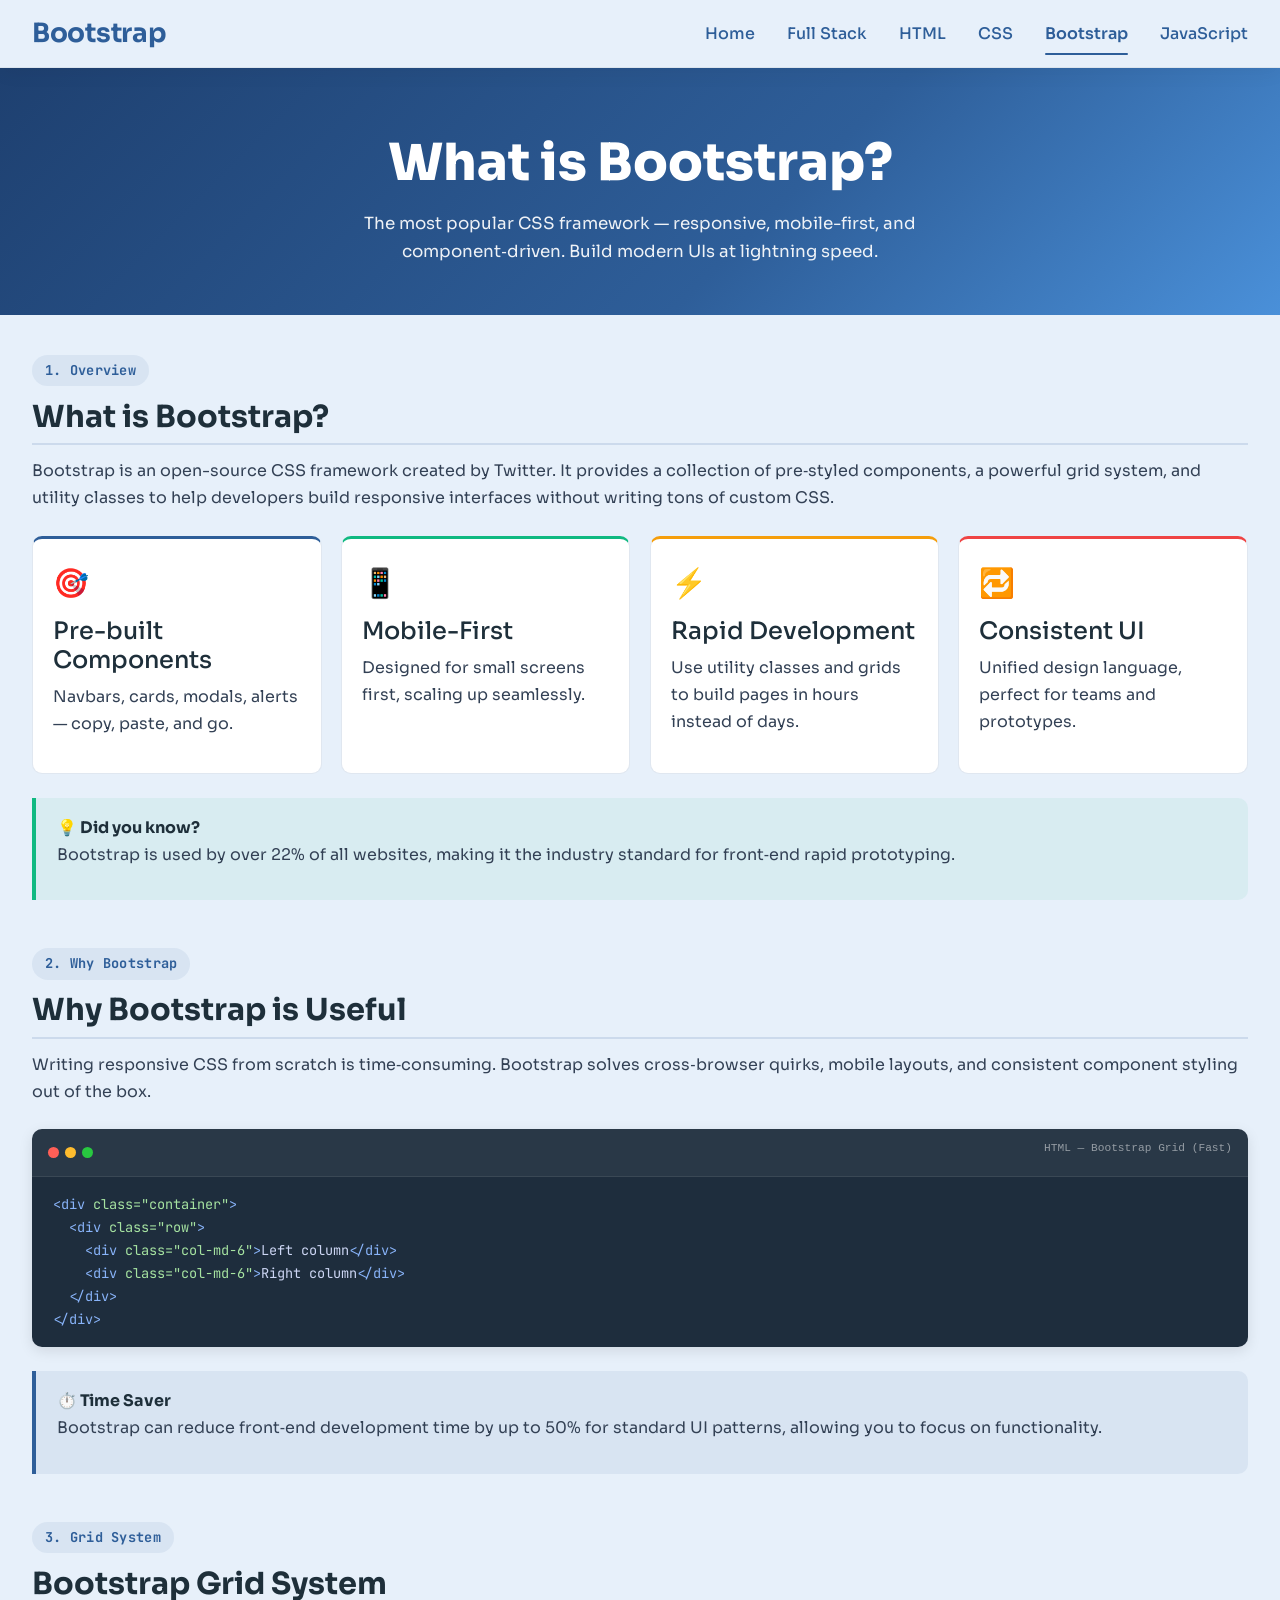
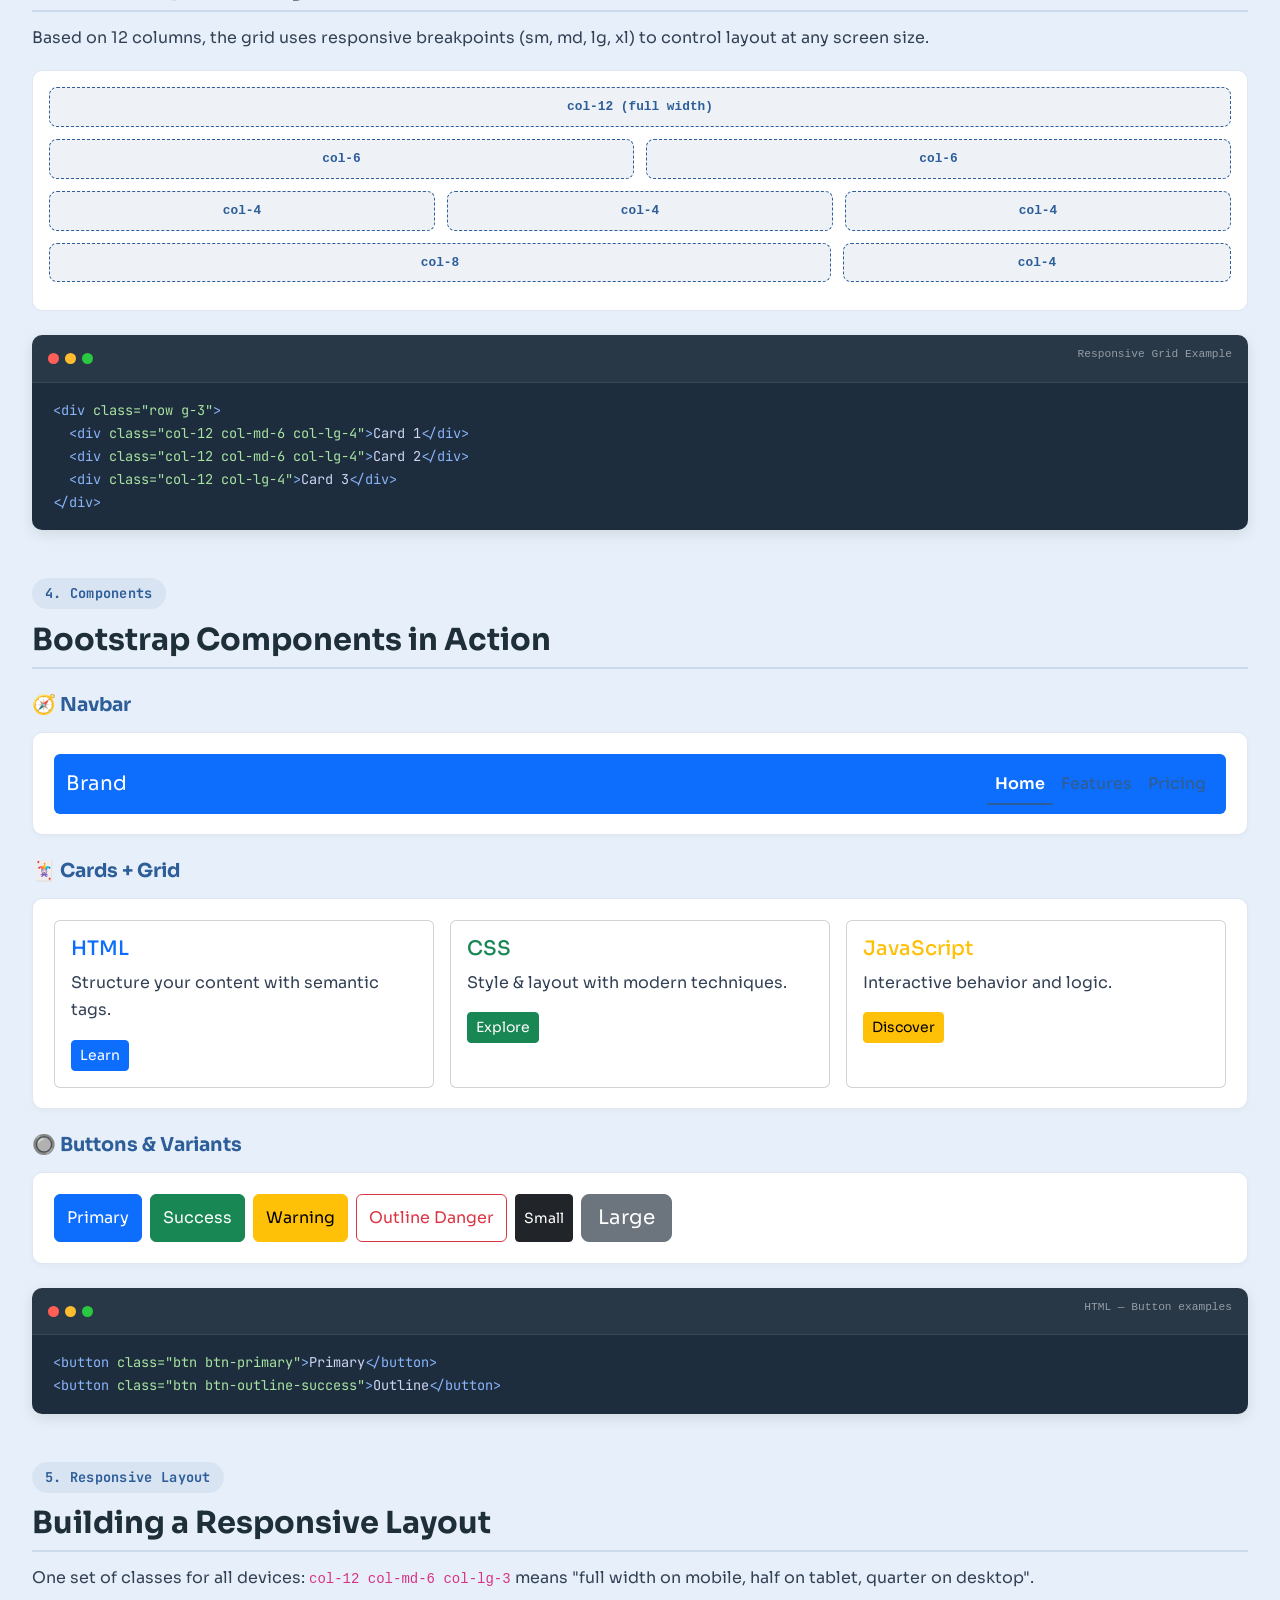
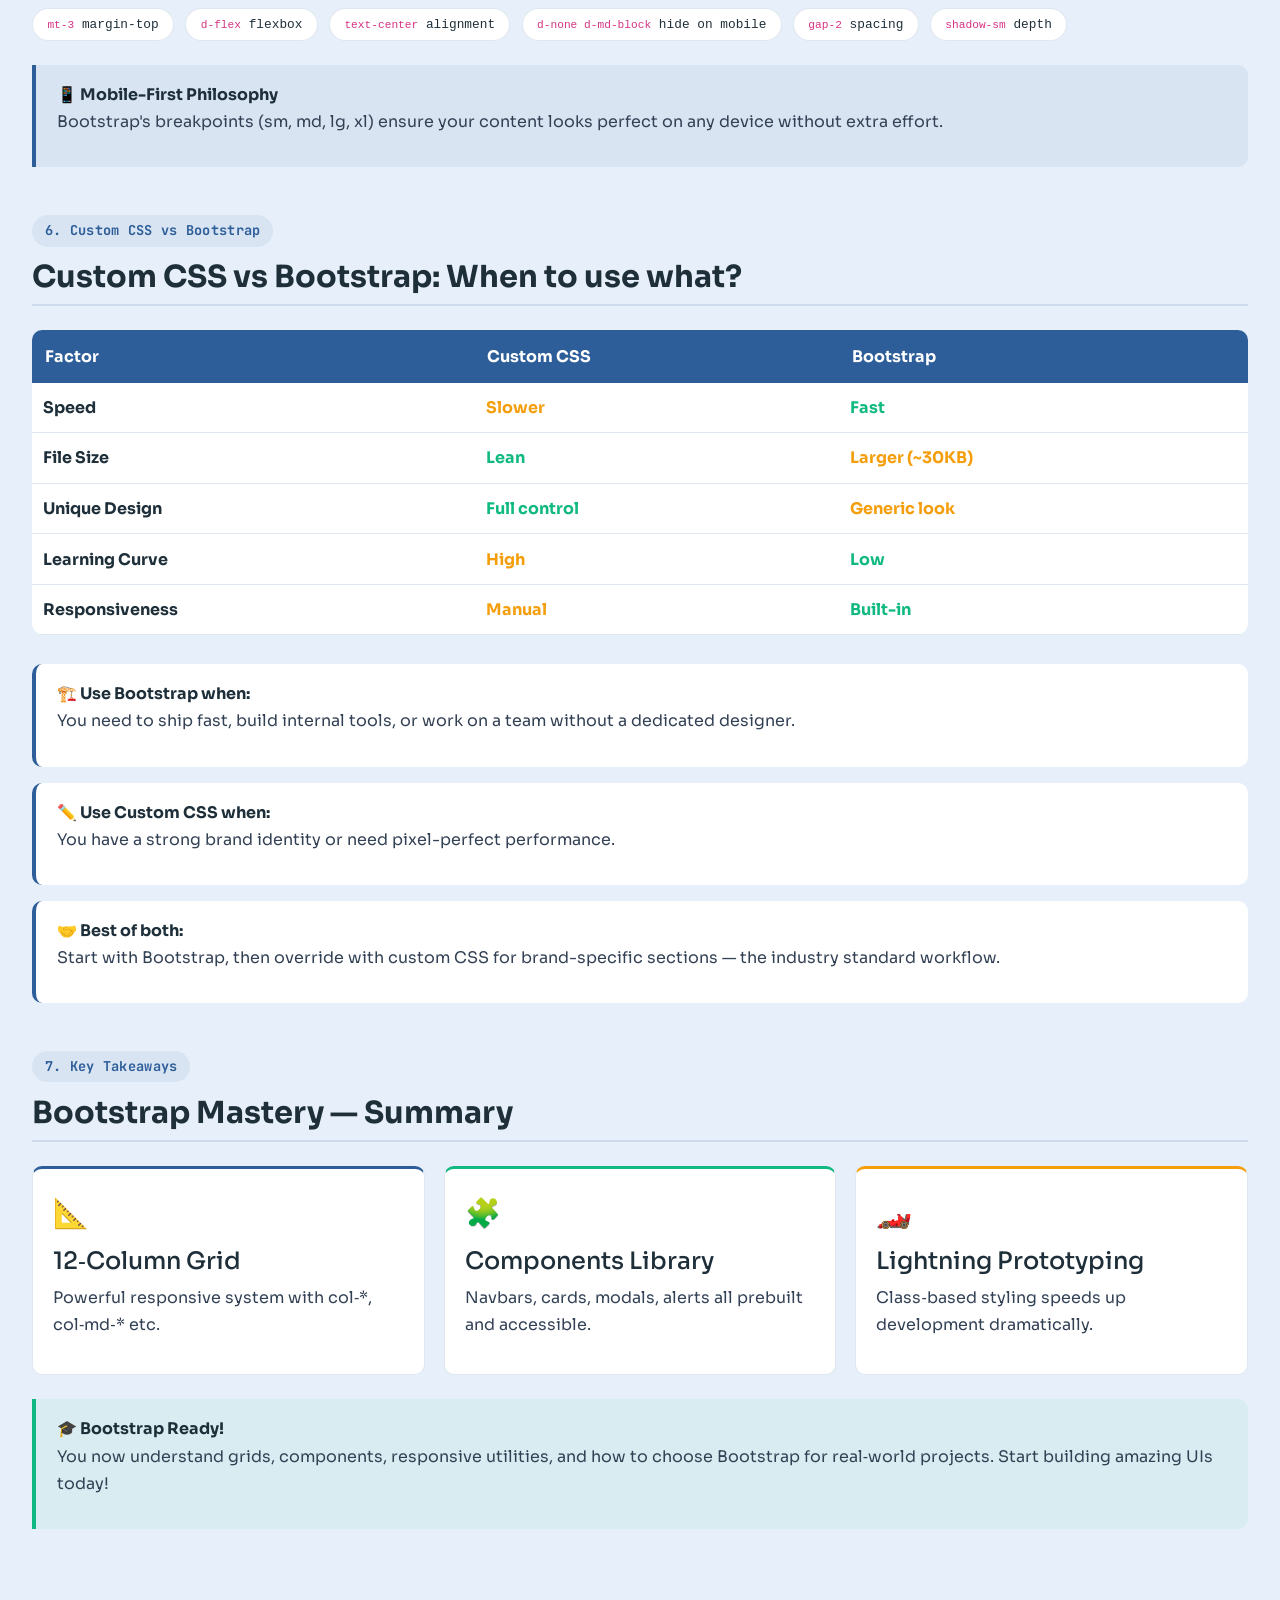
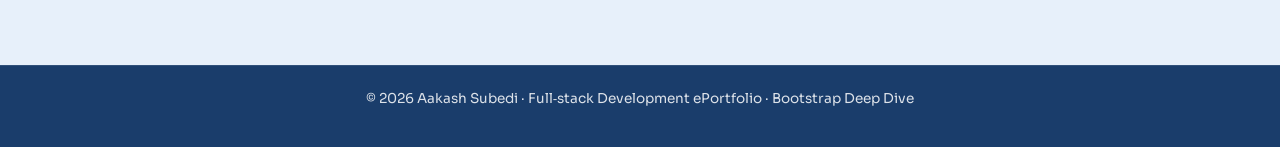
==== commit 4125d2f0: "in process.." ====
--- a/bootstrap.html
+++ b/bootstrap.html
@@ -1,748 +1,376 @@
 <!DOCTYPE html>
 <html lang="en">
+
 <head>
   <meta charset="UTF-8">
   <meta name="viewport" content="width=device-width, initial-scale=1.0, viewport-fit=cover, user-scalable=yes">
   <meta name="theme-color" content="#2E5E99">
   <meta name="apple-mobile-web-app-capable" content="yes">
-  <meta name="apple-mobile-web-app-status-bar-style" content="default">
-  <title>Bootstrap In-Depth | Full Stack Development</title>
+  <title>Bootstrap In-Depth | Full Stack Mastery</title>
+
+  <!-- Google Fonts + Bootstrap Icons (optional) -->
+  <link rel="preconnect" href="https://fonts.googleapis.com">
+  <link
+    href="https://fonts.googleapis.com/css2?family=Sora:wght@400;600;700&family=JetBrains+Mono:wght@400;600&display=swap"
+    rel="stylesheet">
+
+  <!-- Bootstrap 5 Official CSS + JS (global for all components) -->
+  <link href="https://cdn.jsdelivr.net/npm/bootstrap@5.3.0/dist/css/bootstrap.min.css" rel="stylesheet">
+  <script src="https://cdn.jsdelivr.net/npm/bootstrap@5.3.0/dist/js/bootstrap.bundle.min.js" defer></script>
   <link rel="stylesheet" href="bootstrap.css">
-  <link rel="preconnect" href="https://fonts.googleapis.com">
-  <link href="https://fonts.googleapis.com/css2?family=Sora:wght@400;600;700&family=JetBrains+Mono:wght@400;600&display=swap" rel="stylesheet">
+
 </head>
+
 <body>
 
-<div class="menu-overlay" id="overlay"></div>
-
-<header class="navbar">
-  <div class="nav-container">
-    <a href="#" class="logo">
-    Logo
-    </a>
-
-    <!-- Mobile Menu -->
-    <button class="menu-toggle" id="mobileMenuBtn" aria-label="Open navigation menu" aria-expanded="false">
-      <div class="bar"></div>
-      <div class="bar"></div>
-      <div class="bar"></div>
-    </button>
-
-    <!-- Navigation Links -->
-    <ul class="nav-menu" id="navMenu">
-      <li><a href="index.html" class="nav-link">Home</a></li>
-      <li><a href="full_stack.html" class="nav-link">Full Stack Development</a></li>
-      <li><a href="html.html" class="nav-link">HTML</a></li>
-      <li><a href="css.html" class="nav-link">CSS</a></li>
-      <li><a href="bootstrap.html" class="nav-link active">Bootstrap</a></li>
-      <li><a href="js.html" class="nav-link">JavaScript</a></li>
-    </ul>
-  </div>
-</header>
-
-<!-- ===== HERO ===== -->
-<section class="hero">
-  <h1>What is Bootstrap?</h1>
-  <p>The world's most popular CSS framework — build responsive, mobile-first sites faster than ever.</p>
-</section>
-
-<!-- ===== MAIN LAYOUT ===== -->
-<div class="layout-container">
-
-  <!-- LEFT: Documentation -->
-  <main class="doc-content">
-
-    <!-- SECTION 1: What is Bootstrap -->
-    <div class="doc-section">
-      <span class="section-number">01 / OVERVIEW</span>
-      <h2>What is Bootstrap?</h2>
-      <p>Bootstrap is a free, open-source <strong>CSS framework</strong> developed by Twitter. It provides ready-made design components — grids, navbars, cards, buttons, modals — so developers can build professional, responsive websites without writing every CSS rule from scratch.</p>
-      <div class="card-grid">
-        <div class="info-card">
-          <div class="card-icon">🎯</div>
-          <h4>Pre-built Components</h4>
-          <p>Navbars, buttons, forms, modals, and more — all styled and ready to use.</p>
-        </div>
-        <div class="info-card green">
-          <div class="card-icon">📱</div>
-          <h4>Mobile-First</h4>
-          <p>Built with a responsive philosophy: mobile layouts come first, then scale up.</p>
-        </div>
-        <div class="info-card orange">
-          <div class="card-icon">⚡</div>
-          <h4>Rapid Development</h4>
-          <p>Add classes instead of writing CSS. Pages take hours, not days.</p>
-        </div>
-        <div class="info-card red">
-          <div class="card-icon">🔁</div>
-          <h4>Consistent UI</h4>
-          <p>Design tokens and a unified system mean every element looks cohesive.</p>
-        </div>
-      </div>
-      <div class="callout success">
-        <strong>💡 Key Insight</strong>
-        <p>Bootstrap is loaded by over <strong>22% of all websites</strong> on the internet — it's the industry standard for rapid, reliable UI development.</p>
-      </div>
+  <div class="menu-overlay" id="overlay"></div>
+
+  <header class="navbar-custom">
+    <div class="nav-container">
+      <a href="#" class="logo"> Bootstrap</a>
+      <button class="menu-toggle" id="mobileMenuBtn" aria-label="Menu" aria-expanded="false">
+        <div class="bar"></div>
+        <div class="bar"></div>
+        <div class="bar"></div>
+      </button>
+      <ul class="nav-menu" id="navMenu">
+        <li><a href="index.html" class="nav-link">Home</a></li>
+        <li><a href="fullstack.html" class="nav-link">Full Stack</a></li>
+        <li><a href="html.html" class="nav-link">HTML</a></li>
+        <li><a href="css.html" class="nav-link">CSS</a></li>
+        <li><a href="bootstrap.html" class="nav-link active">Bootstrap</a></li>
+        <li><a href="js.html" class="nav-link">JavaScript</a></li>
+      </ul>
     </div>
-
-    <!-- SECTION 2: Why Bootstrap is Useful -->
-    <div class="doc-section">
-      <span class="section-number">02 / WHY BOOTSTRAP</span>
-      <h2>Why Bootstrap is Useful</h2>
-      <p>Building a website from scratch requires solving the same problems every time: responsive layouts, cross-browser compatibility, consistent button states, form styling. Bootstrap solves all of these for you.</p>
-
-      <h3>🚀 Speed Up Development</h3>
-      <p>Instead of writing hundreds of lines of CSS, you use semantic class names. A responsive two-column layout that might take 30 minutes to write manually takes seconds with Bootstrap:</p>
-      <div class="code-block">
-        <div class="code-block-header">
-          <div class="code-dots"><span></span><span></span><span></span></div>
-          <span class="code-lang">HTML — Custom CSS approach (slow)</span>
-        </div>
-        <pre><span class="cm">/* You'd write all this CSS yourself */</span>
-<span class="kw">.container</span> { max-width: 1200px; margin: 0 auto; padding: 0 15px; }
-<span class="kw">.row</span> { display: flex; flex-wrap: wrap; margin: 0 -15px; }
-<span class="kw">.col-half</span> { flex: 0 0 50%; padding: 0 15px; }
-<span class="kw">@media</span> (max-width: 768px) {
-  <span class="kw">.col-half</span> { flex: 0 0 100%; }
-}</pre>
-      </div>
-      <div class="code-block">
-        <div class="code-block-header">
-          <div class="code-dots"><span></span><span></span><span></span></div>
-          <span class="code-lang">HTML — Bootstrap approach (fast)</span>
-        </div>
-        <pre><span class="cm">&lt;!-- Bootstrap does it all with class names --&gt;</span>
-<span class="op">&lt;div</span> <span class="str">class=</span><span class="str">"container"</span><span class="op">&gt;</span>
+  </header>
+
+  <section class="hero">
+    <h1>What is Bootstrap?</h1>
+    <p>The most popular CSS framework — responsive, mobile-first, and component‑driven. Build modern UIs at lightning
+      speed.</p>
+  </section>
+
+  <div class="layout-container">
+    <main class="doc-content">
+      <!-- 1. Overview -->
+      <div class="doc-section">
+        <span class="section-number">1. Overview</span>
+        <h2>What is Bootstrap?</h2>
+        <p>Bootstrap is an open-source CSS framework created by Twitter. It provides a collection of pre‑styled
+          components, a powerful grid system, and utility classes to help developers build responsive interfaces without
+          writing tons of custom CSS.</p>
+        <div class="card-grid">
+          <div class="info-card">
+            <div class="card-icon">🎯</div>
+            <h4>Pre-built Components</h4>
+            <p>Navbars, cards, modals, alerts — copy, paste, and go.</p>
+          </div>
+          <div class="info-card green">
+            <div class="card-icon">📱</div>
+            <h4>Mobile-First</h4>
+            <p>Designed for small screens first, scaling up seamlessly.</p>
+          </div>
+          <div class="info-card orange">
+            <div class="card-icon">⚡</div>
+            <h4>Rapid Development</h4>
+            <p>Use utility classes and grids to build pages in hours instead of days.</p>
+          </div>
+          <div class="info-card red">
+            <div class="card-icon">🔁</div>
+            <h4>Consistent UI</h4>
+            <p>Unified design language, perfect for teams and prototypes.</p>
+          </div>
+        </div>
+        <div class="callout success"><strong>💡 Did you know?</strong>
+          <p>Bootstrap is used by over 22% of all websites, making it the industry standard for front‑end rapid
+            prototyping.</p>
+        </div>
+      </div>
+
+      <!-- 2. Why Bootstrap -->
+      <div class="doc-section">
+        <span class="section-number">2. Why Bootstrap</span>
+        <h2>Why Bootstrap is Useful</h2>
+        <p>Writing responsive CSS from scratch is time‑consuming. Bootstrap solves cross‑browser quirks, mobile layouts,
+          and consistent component styling out of the box.</p>
+        <div class="code-block">
+          <div class="code-block-header">
+            <div class="code-dots"><span></span><span></span><span></span></div><span class="code-lang">HTML — Bootstrap
+              Grid (Fast)</span>
+          </div>
+          <pre><span class="op">&lt;div</span> <span class="str">class=</span><span class="str">"container"</span><span class="op">&gt;</span>
   <span class="op">&lt;div</span> <span class="str">class=</span><span class="str">"row"</span><span class="op">&gt;</span>
-    <span class="op">&lt;div</span> <span class="str">class=</span><span class="str">"col-md-6"</span><span class="op">&gt;</span>Left Column<span class="op">&lt;/div&gt;</span>
-    <span class="op">&lt;div</span> <span class="str">class=</span><span class="str">"col-md-6"</span><span class="op">&gt;</span>Right Column<span class="op">&lt;/div&gt;</span>
+    <span class="op">&lt;div</span> <span class="str">class=</span><span class="str">"col-md-6"</span><span class="op">&gt;</span>Left column<span class="op">&lt;/div&gt;</span>
+    <span class="op">&lt;div</span> <span class="str">class=</span><span class="str">"col-md-6"</span><span class="op">&gt;</span>Right column<span class="op">&lt;/div&gt;</span>
   <span class="op">&lt;/div&gt;</span>
 <span class="op">&lt;/div&gt;</span></pre>
-      </div>
-
-      <h3>🌐 Cross-Browser Compatibility</h3>
-      <p>Bootstrap handles vendor prefixes and browser quirks automatically. Your site looks consistent in Chrome, Firefox, Safari, and Edge without extra effort.</p>
-
-      <h3>📚 Excellent Documentation</h3>
-      <p>Bootstrap has one of the best-documented libraries in web development. Every component has live examples, copy-paste code snippets, and customization options.</p>
-
-      <div class="callout">
-        <strong>⏱️ Time Saved</strong>
-        <p>Studies show Bootstrap can reduce front-end development time by <strong>40–60%</strong> compared to writing custom CSS from scratch for standard UI patterns.</p>
-      </div>
-    </div>
-
-    <!-- SECTION 3: Grid System -->
-    <div class="doc-section">
-      <span class="section-number">03 / GRID SYSTEM</span>
-      <h2>Bootstrap Grid System</h2>
-      <p>Bootstrap's grid uses a <strong>12-column</strong> flexbox layout. You define how many columns a element should span at different breakpoints using class prefixes.</p>
-
-      <!-- Grid visual demo -->
-      <div class="grid-demo">
-        <div class="grid-demo-row">
-          <div class="grid-col full"><code>col-12</code> — Full width</div>
-        </div>
-        <div class="grid-demo-row">
-          <div class="grid-col half"><code>col-6</code></div>
-          <div class="grid-col half"><code>col-6</code></div>
-        </div>
-        <div class="grid-demo-row">
-          <div class="grid-col third"><code>col-4</code></div>
-          <div class="grid-col third"><code>col-4</code></div>
-          <div class="grid-col third"><code>col-4</code></div>
-        </div>
-        <div class="grid-demo-row">
-          <div class="grid-col quarter"><code>col-3</code></div>
-          <div class="grid-col quarter"><code>col-3</code></div>
-          <div class="grid-col quarter"><code>col-3</code></div>
-          <div class="grid-col quarter"><code>col-3</code></div>
-        </div>
-        <div class="grid-demo-row">
-          <div class="grid-col wide"><code>col-8</code></div>
-          <div class="grid-col narrow"><code>col-4</code></div>
-        </div>
-      </div>
-
-
-
-      <div class="code-block">
-        <div class="code-block-header">
-          <div class="code-dots"><span></span><span></span><span></span></div>
-          <span class="code-lang">HTML — Responsive Grid Example</span>
-        </div>
-        <pre><span class="op">&lt;div</span> <span class="str">class=</span><span class="str">"container"</span><span class="op">&gt;</span>
-  <span class="op">&lt;div</span> <span class="str">class=</span><span class="str">"row g-3"</span><span class="op">&gt;</span>
-
-    <span class="cm">&lt;!-- Full width on mobile, half on tablet, third on desktop --&gt;</span>
-    <span class="op">&lt;div</span> <span class="str">class=</span><span class="str">"col-12 col-md-6 col-lg-4"</span><span class="op">&gt;</span>Card A<span class="op">&lt;/div&gt;</span>
-    <span class="op">&lt;div</span> <span class="str">class=</span><span class="str">"col-12 col-md-6 col-lg-4"</span><span class="op">&gt;</span>Card B<span class="op">&lt;/div&gt;</span>
-    <span class="op">&lt;div</span> <span class="str">class=</span><span class="str">"col-12 col-md-12 col-lg-4"</span><span class="op">&gt;</span>Card C<span class="op">&lt;/div&gt;</span>
-
-  <span class="op">&lt;/div&gt;</span>
-<span class="op">&lt;/div&gt;</span></pre>
-      </div>
-    </div>
-
-    <!-- SECTION 4: Components -->
-    <div class="doc-section">
-      <span class="section-number">04 / COMPONENTS</span>
-      <h2>Bootstrap Components</h2>
-      <p>Bootstrap ships with dozens of ready-made UI components. Below are three of the most essential ones demonstrated live.</p>
-
-      <!-- Navbar Component -->
-      <h3>🧭 Navbar Component</h3>
-      <p>Bootstrap's navbar automatically collapses into a hamburger menu on mobile using only HTML attributes and a small JS bundle.</p>
-      <div class="bs-live-demo" id="navbar-demo">
-        <link href="https://cdn.jsdelivr.net/npm/bootstrap@5.3.0/dist/css/bootstrap.min.css" rel="stylesheet">
-        <nav class="navbar navbar-expand-lg navbar-dark bg-primary rounded">
-          <div class="container-fluid">
-            <a class="navbar-brand fw-bold" href="#">MyBrand</a>
-            <button class="navbar-toggler" type="button" data-bs-toggle="collapse" data-bs-target="#demoNav">
-              <span class="navbar-toggler-icon"></span>
-            </button>
-            <div class="collapse navbar-collapse" id="demoNav">
-              <ul class="navbar-nav ms-auto">
-                <li class="nav-item"><a class="nav-link active" href="#">Home</a></li>
-                <li class="nav-item"><a class="nav-link" href="#">About</a></li>
-                <li class="nav-item"><a class="nav-link" href="#">Portfolio</a></li>
-                <li class="nav-item"><a class="nav-link" href="#">Contact</a></li>
-              </ul>
-            </div>
-          </div>
-        </nav>
-        <script src="https://cdn.jsdelivr.net/npm/bootstrap@5.3.0/dist/js/bootstrap.bundle.min.js"></script>
-      </div>
-      <div class="code-block">
-        <div class="code-block-header">
-          <div class="code-dots"><span></span><span></span><span></span></div>
-          <span class="code-lang">HTML — Bootstrap Navbar</span>
-        </div>
-        <pre><span class="op">&lt;nav</span> <span class="str">class=</span><span class="str">"navbar navbar-expand-lg navbar-dark bg-primary"</span><span class="op">&gt;</span>
-  <span class="op">&lt;div</span> <span class="str">class=</span><span class="str">"container-fluid"</span><span class="op">&gt;</span>
-    <span class="op">&lt;a</span> <span class="str">class=</span><span class="str">"navbar-brand"</span> <span class="str">href=</span><span class="str">"#"</span><span class="op">&gt;</span>MyBrand<span class="op">&lt;/a&gt;</span>
-    <span class="cm">&lt;!-- Hamburger auto-appears on mobile --&gt;</span>
-    <span class="op">&lt;button</span> <span class="str">class=</span><span class="str">"navbar-toggler"</span> <span class="str">data-bs-toggle=</span><span class="str">"collapse"</span>
-            <span class="str">data-bs-target=</span><span class="str">"#navMenu"</span><span class="op">&gt;</span>
-      <span class="op">&lt;span</span> <span class="str">class=</span><span class="str">"navbar-toggler-icon"</span><span class="op">&gt;&lt;/span&gt;</span>
-    <span class="op">&lt;/button&gt;</span>
-    <span class="op">&lt;div</span> <span class="str">class=</span><span class="str">"collapse navbar-collapse"</span> <span class="str">id=</span><span class="str">"navMenu"</span><span class="op">&gt;</span>
-      <span class="op">&lt;ul</span> <span class="str">class=</span><span class="str">"navbar-nav ms-auto"</span><span class="op">&gt;</span>
-        <span class="op">&lt;li</span> <span class="str">class=</span><span class="str">"nav-item"</span><span class="op">&gt;&lt;a</span> <span class="str">class=</span><span class="str">"nav-link active"</span> <span class="str">href=</span><span class="str">"#"</span><span class="op">&gt;</span>Home<span class="op">&lt;/a&gt;&lt;/li&gt;</span>
-        <span class="op">&lt;li</span> <span class="str">class=</span><span class="str">"nav-item"</span><span class="op">&gt;&lt;a</span> <span class="str">class=</span><span class="str">"nav-link"</span> <span class="str">href=</span><span class="str">"#"</span><span class="op">&gt;</span>About<span class="op">&lt;/a&gt;&lt;/li&gt;</span>
-      <span class="op">&lt;/ul&gt;</span>
-    <span class="op">&lt;/div&gt;</span>
-  <span class="op">&lt;/div&gt;</span>
-<span class="op">&lt;/nav&gt;</span></pre>
-      </div>
-
-      <!-- Cards Component -->
-      <h3>🃏 Card Components</h3>
-      <p>Bootstrap cards are flexible content containers with options for headers, footers, images, and colored accents. Combine them with the grid for responsive layouts.</p>
-      <div class="bs-live-demo">
-        <div style="display:flex;gap:1rem;flex-wrap:wrap;">
-          <div class="card demo-card">
-            <div class="card-body">
-              <h5 class="card-title" style="color:#2E5E99;">🎨 HTML</h5>
-              <p class="card-text" style="font-size:.85rem;color:#334155;">The skeleton of the web. Structure your content with semantic tags.</p>
-              <a href="#" class="btn btn-primary btn-sm" style="background:#2E5E99;border-color:#2E5E99;">Learn More</a>
-            </div>
-          </div>
-          <div class="card demo-card">
-            <div class="card-body">
-              <h5 class="card-title" style="color:#10b981;">🎨 CSS</h5>
-              <p class="card-text" style="font-size:.85rem;color:#334155;">Style and layout for the web. Make your sites beautiful and responsive.</p>
-              <a href="#" class="btn btn-success btn-sm">Learn More</a>
-            </div>
-          </div>
-          <div class="card demo-card">
-            <div class="card-body">
-              <h5 class="card-title" style="color:#f0db4f;-webkit-text-stroke:0.3px #888;">⚡ JS</h5>
-              <p class="card-text" style="font-size:.85rem;color:#334155;">Add interactivity and logic. Bring your pages to life with JavaScript.</p>
-              <a href="#" class="btn btn-warning btn-sm">Learn More</a>
-            </div>
-          </div>
-        </div>
-      </div>
-      <div class="code-block">
-        <div class="code-block-header">
-          <div class="code-dots"><span></span><span></span><span></span></div>
-          <span class="code-lang">HTML — Bootstrap Card</span>
-        </div>
-        <pre><span class="op">&lt;div</span> <span class="str">class=</span><span class="str">"card"</span><span class="op">&gt;</span>
-  <span class="op">&lt;div</span> <span class="str">class=</span><span class="str">"card-body"</span><span class="op">&gt;</span>
-    <span class="op">&lt;h5</span> <span class="str">class=</span><span class="str">"card-title"</span><span class="op">&gt;</span>Card Title<span class="op">&lt;/h5&gt;</span>
-    <span class="op">&lt;p</span> <span class="str">class=</span><span class="str">"card-text"</span><span class="op">&gt;</span>Card description goes here.<span class="op">&lt;/p&gt;</span>
-    <span class="op">&lt;a</span> <span class="str">href=</span><span class="str">"#"</span> <span class="str">class=</span><span class="str">"btn btn-primary"</span><span class="op">&gt;</span>Learn More<span class="op">&lt;/a&gt;</span>
-  <span class="op">&lt;/div&gt;</span>
-<span class="op">&lt;/div&gt;</span>
-
-<span class="cm">&lt;!-- Card inside grid --&gt;</span>
-<span class="op">&lt;div</span> <span class="str">class=</span><span class="str">"row row-cols-1 row-cols-md-3 g-4"</span><span class="op">&gt;</span>
-  <span class="op">&lt;div</span> <span class="str">class=</span><span class="str">"col"</span><span class="op">&gt;&lt;div</span> <span class="str">class=</span><span class="str">"card h-100"</span><span class="op">&gt;</span>...<span class="op">&lt;/div&gt;&lt;/div&gt;</span>
-<span class="op">&lt;/div&gt;</span></pre>
-      </div>
-
-      <!-- Buttons Component -->
-      <h3>🔘 Button Components</h3>
-      <p>Bootstrap gives you eight semantic color variants plus outline versions, multiple sizes, and state modifiers — all through class names.</p>
-      <div class="bs-live-demo" style="display:flex;flex-wrap:wrap;gap:.75rem;align-items:center;">
-        <button class="btn btn-primary" style="background:#2E5E99;border-color:#2E5E99;">Primary</button>
-        <button class="btn btn-success">Success</button>
-        <button class="btn btn-warning">Warning</button>
-        <button class="btn btn-danger">Danger</button>
-        <button class="btn btn-outline-primary" style="color:#2E5E99;border-color:#2E5E99;">Outline</button>
-        <button class="btn btn-sm btn-secondary">Small</button>
-        <button class="btn btn-lg btn-dark">Large</button>
-        <button class="btn btn-primary disabled" style="background:#2E5E99;border-color:#2E5E99;">Disabled</button>
-      </div>
-      <div class="code-block">
-        <div class="code-block-header">
-          <div class="code-dots"><span></span><span></span><span></span></div>
-          <span class="code-lang">HTML — Bootstrap Buttons</span>
-        </div>
-        <pre><span class="cm">&lt;!-- Semantic variants --&gt;</span>
-<span class="op">&lt;button</span> <span class="str">class=</span><span class="str">"btn btn-primary"</span><span class="op">&gt;</span>Primary<span class="op">&lt;/button&gt;</span>
-<span class="op">&lt;button</span> <span class="str">class=</span><span class="str">"btn btn-success"</span><span class="op">&gt;</span>Success<span class="op">&lt;/button&gt;</span>
-<span class="op">&lt;button</span> <span class="str">class=</span><span class="str">"btn btn-danger"</span><span class="op">&gt;</span>Danger<span class="op">&lt;/button&gt;</span>
-
-<span class="cm">&lt;!-- Outline style --&gt;</span>
-<span class="op">&lt;button</span> <span class="str">class=</span><span class="str">"btn btn-outline-primary"</span><span class="op">&gt;</span>Outline<span class="op">&lt;/button&gt;</span>
-
-<span class="cm">&lt;!-- Sizes --&gt;</span>
-<span class="op">&lt;button</span> <span class="str">class=</span><span class="str">"btn btn-primary btn-sm"</span><span class="op">&gt;</span>Small<span class="op">&lt;/button&gt;</span>
-<span class="op">&lt;button</span> <span class="str">class=</span><span class="str">"btn btn-primary btn-lg"</span><span class="op">&gt;</span>Large<span class="op">&lt;/button&gt;</span>
-
-<span class="cm">&lt;!-- Disabled state --&gt;</span>
-<span class="op">&lt;button</span> <span class="str">class=</span><span class="str">"btn btn-primary disabled"</span><span class="op">&gt;</span>Disabled<span class="op">&lt;/button&gt;</span></pre>
-      </div>
-    </div>
-
-    <!-- SECTION 5: Responsive Layout -->
-    <div class="doc-section">
-      <span class="section-number">05 / RESPONSIVE LAYOUT</span>
-      <h2>Building a Responsive Layout</h2>
-      <p>Responsive design means your page looks great on phones, tablets, and desktops. Bootstrap makes this simple by letting you stack classes: define one layout for mobile, another for tablet, another for desktop — all on the same element.</p>
-
-      <div class="responsive-demo">
-        <div class="responsive-label">
-          <span class="badge-mobile">📱 Mobile</span> → stacks vertically
-          <span class="badge-tablet">💻 Tablet</span> → 2 columns
-          <span class="badge-desktop">🖥️ Desktop</span> → 3 columns
+        </div>
+        <div class="callout"><strong>⏱️ Time Saver</strong>
+          <p>Bootstrap can reduce front‑end development time by up to 50% for standard UI patterns, allowing you to
+            focus on functionality.</p>
+        </div>
+      </div>
+
+      <!-- 3. Grid System -->
+      <div class="doc-section">
+        <span class="section-number">3. Grid System</span>
+        <h2>Bootstrap Grid System</h2>
+        <p>Based on 12 columns, the grid uses responsive breakpoints (sm, md, lg, xl) to control layout at any screen
+          size.</p>
+        <div class="grid-demo">
+          <div class="grid-demo-row">
+            <div class="grid-col full">col-12 (full width)</div>
+          </div>
+          <div class="grid-demo-row">
+            <div class="grid-col half">col-6</div>
+            <div class="grid-col half">col-6</div>
+          </div>
+          <div class="grid-demo-row">
+            <div class="grid-col third">col-4</div>
+            <div class="grid-col third">col-4</div>
+            <div class="grid-col third">col-4</div>
+          </div>
+          <div class="grid-demo-row">
+            <div class="grid-col wide">col-8</div>
+            <div class="grid-col narrow">col-4</div>
+          </div>
         </div>
         <div class="code-block">
           <div class="code-block-header">
-            <div class="code-dots"><span></span><span></span><span></span></div>
-            <span class="code-lang">HTML — One layout rule, three breakpoints</span>
-          </div>
-          <pre><span class="op">&lt;div</span> <span class="str">class=</span><span class="str">"row g-4"</span><span class="op">&gt;</span>
-  <span class="cm">&lt;!-- col-12: full on mobile --&gt;</span>
-  <span class="cm">&lt;!-- col-md-6: 2-col on tablet --&gt;</span>
-  <span class="cm">&lt;!-- col-lg-4: 3-col on desktop --&gt;</span>
-  <span class="op">&lt;div</span> <span class="str">class=</span><span class="str">"col-12 col-md-6 col-lg-4"</span><span class="op">&gt;</span>
-    <span class="op">&lt;div</span> <span class="str">class=</span><span class="str">"card p-3"</span><span class="op">&gt;</span>Card 1<span class="op">&lt;/div&gt;</span>
-  <span class="op">&lt;/div&gt;</span>
-  <span class="op">&lt;div</span> <span class="str">class=</span><span class="str">"col-12 col-md-6 col-lg-4"</span><span class="op">&gt;</span>
-    <span class="op">&lt;div</span> <span class="str">class=</span><span class="str">"card p-3"</span><span class="op">&gt;</span>Card 2<span class="op">&lt;/div&gt;</span>
-  <span class="op">&lt;/div&gt;</span>
-  <span class="op">&lt;div</span> <span class="str">class=</span><span class="str">"col-12 col-md-12 col-lg-4"</span><span class="op">&gt;</span>
-    <span class="op">&lt;div</span> <span class="str">class=</span><span class="str">"card p-3"</span><span class="op">&gt;</span>Card 3<span class="op">&lt;/div&gt;</span>
-  <span class="op">&lt;/div&gt;</span>
+            <div class="code-dots"><span></span><span></span><span></span></div><span class="code-lang">Responsive Grid
+              Example</span>
+          </div>
+          <pre><span class="op">&lt;div</span> <span class="str">class=</span><span class="str">"row g-3"</span><span class="op">&gt;</span>
+  <span class="op">&lt;div</span> <span class="str">class=</span><span class="str">"col-12 col-md-6 col-lg-4"</span><span class="op">&gt;</span>Card 1<span class="op">&lt;/div&gt;</span>
+  <span class="op">&lt;div</span> <span class="str">class=</span><span class="str">"col-12 col-md-6 col-lg-4"</span><span class="op">&gt;</span>Card 2<span class="op">&lt;/div&gt;</span>
+  <span class="op">&lt;div</span> <span class="str">class=</span><span class="str">"col-12 col-lg-4"</span><span class="op">&gt;</span>Card 3<span class="op">&lt;/div&gt;</span>
 <span class="op">&lt;/div&gt;</span></pre>
         </div>
       </div>
 
-      <h3>🛠️ Utility Classes</h3>
-      <p>Bootstrap's utility system lets you apply spacing, display, flex, color, and text utilities inline without touching CSS at all:</p>
-      <div class="utility-grid">
-        <div class="utility-chip"><code>mt-3</code> margin-top</div>
-        <div class="utility-chip"><code>p-4</code> padding all</div>
-        <div class="utility-chip"><code>d-flex</code> flexbox</div>
-        <div class="utility-chip"><code>text-center</code> align</div>
-        <div class="utility-chip"><code>fw-bold</code> font-weight</div>
-        <div class="utility-chip"><code>bg-primary</code> bg color</div>
-        <div class="utility-chip"><code>rounded</code> border-radius</div>
-        <div class="utility-chip"><code>shadow</code> box-shadow</div>
-        <div class="utility-chip"><code>w-100</code> full width</div>
-        <div class="utility-chip"><code>gap-3</code> gap/spacing</div>
-        <div class="utility-chip"><code>ms-auto</code> margin auto</div>
-        <div class="utility-chip"><code>d-none d-md-block</code> hide/show</div>
-      </div>
+      <!-- 4. Components (Live examples) -->
+      <div class="doc-section">
+        <span class="section-number">4. Components</span>
+        <h2>Bootstrap Components in Action</h2>
+        <h3>🧭 Navbar</h3>
+        <div class="bs-live-demo">
+          <nav class="navbar navbar-expand-lg navbar-dark bg-primary rounded">
+            <div class="container-fluid"><a class="navbar-brand" href="#">Brand</a>
+              <button class="navbar-toggler" type="button" data-bs-toggle="collapse" data-bs-target="#demoNavbar"><span
+                  class="navbar-toggler-icon"></span></button>
+              <div class="collapse navbar-collapse" id="demoNavbar">
+                <ul class="navbar-nav ms-auto">
+                  <li class="nav-item"><a class="nav-link active" href="#">Home</a></li>
+                  <li class="nav-item"><a class="nav-link" href="#">Features</a></li>
+                  <li class="nav-item"><a class="nav-link" href="#">Pricing</a></li>
+                </ul>
+              </div>
+            </div>
+          </nav>
+        </div>
+        <h3>🃏 Cards + Grid</h3>
+        <div class="bs-live-demo">
+          <div class="row g-3">
+            <div class="col-md-4">
+              <div class="card h-100">
+                <div class="card-body">
+                  <h5 class="card-title text-primary">HTML</h5>
+                  <p class="card-text">Structure your content with semantic tags.</p><a href="#"
+                    class="btn btn-sm btn-primary">Learn</a>
+                </div>
+              </div>
+            </div>
+            <div class="col-md-4">
+              <div class="card h-100">
+                <div class="card-body">
+                  <h5 class="card-title text-success">CSS</h5>
+                  <p class="card-text">Style & layout with modern techniques.</p><a href="#"
+                    class="btn btn-sm btn-success">Explore</a>
+                </div>
+              </div>
+            </div>
+            <div class="col-md-4">
+              <div class="card h-100">
+                <div class="card-body">
+                  <h5 class="card-title text-warning">JavaScript</h5>
+                  <p class="card-text">Interactive behavior and logic.</p><a href="#"
+                    class="btn btn-sm btn-warning">Discover</a>
+                </div>
+              </div>
+            </div>
+          </div>
+        </div>
+        <h3>🔘 Buttons & Variants</h3>
+        <div class="bs-live-demo d-flex flex-wrap gap-2">
+          <button class="btn btn-primary">Primary</button>
+          <button class="btn btn-success">Success</button>
+          <button class="btn btn-warning">Warning</button>
+          <button class="btn btn-outline-danger">Outline Danger</button>
+          <button class="btn btn-dark btn-sm">Small</button>
+          <button class="btn btn-secondary btn-lg">Large</button>
+        </div>
+        <div class="code-block">
+          <div class="code-block-header">
+            <div class="code-dots"><span></span><span></span><span></span></div><span class="code-lang">HTML — Button
+              examples</span>
+          </div>
+          <pre><span class="op">&lt;button</span> <span class="str">class=</span><span class="str">"btn btn-primary"</span><span class="op">&gt;</span>Primary<span class="op">&lt;/button&gt;</span>
+<span class="op">&lt;button</span> <span class="str">class=</span><span class="str">"btn btn-outline-success"</span><span class="op">&gt;</span>Outline<span class="op">&lt;/button&gt;</span></pre>
+        </div>
+      </div>
+
+      <!-- 5. Responsive Layout -->
+      <div class="doc-section">
+        <span class="section-number">5. Responsive Layout</span>
+        <h2>Building a Responsive Layout</h2>
+        <p>One set of classes for all devices: <code>col-12 col-md-6 col-lg-3</code> means "full width on mobile, half
+          on tablet, quarter on desktop".</p>
+        <div class="utility-grid">
+          <div class="utility-chip"><code>mt-3</code> margin-top</div>
+          <div class="utility-chip"><code>d-flex</code> flexbox</div>
+          <div class="utility-chip"><code>text-center</code> alignment</div>
+          <div class="utility-chip"><code>d-none d-md-block</code> hide on mobile</div>
+          <div class="utility-chip"><code>gap-2</code> spacing</div>
+          <div class="utility-chip"><code>shadow-sm</code> depth</div>
+        </div>
+        <div class="callout"><strong>📱 Mobile-First Philosophy</strong>
+          <p>Bootstrap's breakpoints (sm, md, lg, xl) ensure your content looks perfect on any device without extra
+            effort.</p>
+        </div>
+      </div>
+
+      <!-- 6. Comparison -->
+      <div class="doc-section">
+        <span class="section-number">6. Custom CSS vs Bootstrap</span>
+        <h2>Custom CSS vs Bootstrap: When to use what?</h2>
+        <div class="table-wrapper">
+          <table class="compare-table">
+            <thead>
+              <tr>
+                <th>Factor</th>
+                <th>Custom CSS</th>
+                <th>Bootstrap</th>
+              </tr>
+            </thead>
+            <tbody>
+              <tr>
+                <td><strong>Speed</strong></td>
+                <td><span class="tag-warn">Slower</span></td>
+                <td><span class="tag-yes">Fast</span></td>
+              </tr>
+              <tr>
+                <td><strong>File Size</strong></td>
+                <td><span class="tag-yes">Lean</span></td>
+                <td><span class="tag-warn">Larger (~30KB)</span></td>
+              </tr>
+              <tr>
+                <td><strong>Unique Design</strong></td>
+                <td><span class="tag-yes">Full control</span></td>
+                <td><span class="tag-warn">Generic look</span></td>
+              </tr>
+              <tr>
+                <td><strong>Learning Curve</strong></td>
+                <td><span class="tag-warn">High</span></td>
+                <td><span class="tag-yes">Low</span></td>
+              </tr>
+              <tr>
+                <td><strong>Responsiveness</strong></td>
+                <td><span class="tag-warn">Manual</span></td>
+                <td><span class="tag-yes">Built-in</span></td>
+              </tr>
+            </tbody>
+          </table>
+        </div>
+        <div class="verdict-box">
+          <div class="verdict-item"><strong>🏗️ Use Bootstrap when:</strong>
+            <p>You need to ship fast, build internal tools, or work on a team without a dedicated designer.</p>
+          </div>
+          <div class="verdict-item"><strong>✏️ Use Custom CSS when:</strong>
+            <p>You have a strong brand identity or need pixel-perfect performance.</p>
+          </div>
+          <div class="verdict-item"><strong>🤝 Best of both:</strong>
+            <p>Start with Bootstrap, then override with custom CSS for brand-specific sections — the industry standard
+              workflow.</p>
+          </div>
+        </div>
+      </div>
+
+      <!-- 7. Summary -->
+      <div class="doc-section">
+        <span class="section-number">7. Key Takeaways</span>
+        <h2>Bootstrap Mastery — Summary</h2>
+        <div class="card-grid">
+          <div class="info-card">
+            <div class="card-icon">📐</div>
+            <h4>12‑Column Grid</h4>
+            <p>Powerful responsive system with col‑*, col‑md‑* etc.</p>
+          </div>
+          <div class="info-card green">
+            <div class="card-icon">🧩</div>
+            <h4>Components Library</h4>
+            <p>Navbars, cards, modals, alerts all prebuilt and accessible.</p>
+          </div>
+          <div class="info-card orange">
+            <div class="card-icon">🏎️</div>
+            <h4>Lightning Prototyping</h4>
+            <p>Class‑based styling speeds up development dramatically.</p>
+          </div>
+        </div>
+        <div class="callout success"><strong>🎓 Bootstrap Ready!</strong>
+          <p>You now understand grids, components, responsive utilities, and how to choose Bootstrap for real‑world
+            projects. Start building amazing UIs today!</p>
+        </div>
+      </div>
+    </main>
+  </div>
+
+  <footer class="site-footer">
+    <div class="footer-bottom">
+      <p>© 2026 Aakash Subedi · Full‑stack Development ePortfolio · Bootstrap Deep Dive</p>
     </div>
-
-    <!-- SECTION 6: Comparison -->
-    <div class="doc-section">
-      <span class="section-number">06 / BONUS COMPARISON</span>
-      <h2>Custom CSS vs Bootstrap</h2>
-      <p>Both approaches have merit — the key is knowing when to use each. Here's an honest comparison:</p>
-      <table class="compare-table responsive-stack">
-        <thead>
-          <tr>
-            <th>Factor</th>
-            <th>Custom CSS</th>
-            <th>Bootstrap</th>
-          </tr>
-        </thead>
-        <tbody>
-          <tr>
-            <td><strong>Development Speed</strong></td>
-            <td><span class="tag-warn">⚠ Slower</span> — write from scratch</td>
-            <td><span class="tag-yes">✓ Faster</span> — ready-made classes</td>
-          </tr>
-          <tr>
-            <td><strong>File Size</strong></td>
-            <td><span class="tag-yes">✓ Lean</span> — only what you need</td>
-            <td><span class="tag-warn">⚠ Larger</span> — ~30KB min+gzip</td>
-          </tr>
-          <tr>
-            <td><strong>Design Uniqueness</strong></td>
-            <td><span class="tag-yes">✓ Fully unique</span> — total control</td>
-            <td><span class="tag-warn">⚠ Generic</span> — "Bootstrap look"</td>
-          </tr>
-          <tr>
-            <td><strong>Learning Curve</strong></td>
-            <td><span class="tag-warn">⚠ High</span> — must know CSS deeply</td>
-            <td><span class="tag-yes">✓ Low</span> — learn class names</td>
-          </tr>
-          <tr>
-            <td><strong>Maintenance</strong></td>
-            <td><span class="tag-warn">⚠ Complex</span> — all yours to manage</td>
-            <td><span class="tag-yes">✓ Easier</span> — framework handles it</td>
-          </tr>
-          <tr>
-            <td><strong>Responsiveness</strong></td>
-            <td><span class="tag-warn">⚠ Manual</span> — write all media queries</td>
-            <td><span class="tag-yes">✓ Built-in</span> — breakpoints included</td>
-          </tr>
-          <tr>
-            <td><strong>Customisation</strong></td>
-            <td><span class="tag-yes">✓ Total</span> — zero constraints</td>
-            <td><span class="tag-warn">⚠ Limited</span> — override with Sass/CSS</td>
-          </tr>
-          <tr>
-            <td><strong>Team Consistency</strong></td>
-            <td><span class="tag-warn">⚠ Hard</span> — each dev styles differently</td>
-            <td><span class="tag-yes">✓ Unified</span> — shared design language</td>
-          </tr>
-          <tr>
-            <td><strong>Best For</strong></td>
-            <td>Brand-heavy sites, design systems</td>
-            <td>Prototypes, internal tools, MVPs</td>
-          </tr>
-        </tbody>
-      </table>
-
-      <div class="verdict-box">
-        <div class="verdict-item">
-          <div class="verdict-icon">🏗️</div>
-          <div>
-            <strong>Use Bootstrap when…</strong>
-            <p>You need to ship fast, build internal tools, prototype an idea, or work in a team that needs consistent UI without a dedicated designer.</p>
-          </div>
-        </div>
-        <div class="verdict-item">
-          <div class="verdict-icon">✏️</div>
-          <div>
-            <strong>Use Custom CSS when…</strong>
-            <p>You have a strong brand identity, need pixel-perfect control, are building a design-heavy marketing site, or want minimal bundle size.</p>
-          </div>
-        </div>
-        <div class="verdict-item">
-          <div class="verdict-icon">🤝</div>
-          <div>
-            <strong>Best of both worlds…</strong>
-            <p>Start with Bootstrap, then override with custom CSS for brand-specific elements. This is how most professional teams work in practice.</p>
-          </div>
-        </div>
-      </div>
-
-      <div class="callout warning">
-        <strong>⚠️ Pro Tip</strong>
-        <p>Never load the full Bootstrap CSS file in production if you only use a few components. Use <strong>Bootstrap's Sass customizer</strong> or a CSS purge tool like PurgeCSS to strip unused styles down to just what you use.</p>
-      </div>
-    </div>
-
-    <!-- SECTION 7: Summary -->
-    <div class="doc-section">
-      <span class="section-number">07 / SUMMARY</span>
-      <h2>Key Takeaways</h2>
-      <div class="card-grid">
-        <div class="info-card">
-          <div class="card-icon">📐</div>
-          <h4>12-Column Grid</h4>
-          <p>Use <code>col-</code>, <code>col-md-</code>, <code>col-lg-</code> to control layout at every screen size.</p>
-        </div>
-        <div class="info-card green">
-          <div class="card-icon">🧩</div>
-          <h4>Reusable Components</h4>
-          <p>Navbars, cards, buttons, forms — all pre-styled and accessible out of the box.</p>
-        </div>
-        <div class="info-card orange">
-          <div class="card-icon">🏎️</div>
-          <h4>Ship Faster</h4>
-          <p>Class-based styling means less context switching between HTML and CSS files.</p>
-        </div>
-        <div class="info-card red">
-          <div class="card-icon">🎛️</div>
-          <h4>Customisable</h4>
-          <p>Override with custom CSS or use Sass variables to match any brand palette.</p>
-        </div>
-      </div>
-      <div class="callout success">
-        <strong>🎓 You're ready!</strong>
-        <p>You now understand Bootstrap's grid system, core components, and when to choose Bootstrap over custom CSS. Try the live editor on the right to experiment with Bootstrap layouts in real time.</p>
-      </div>
-    </div>
-
-  </main>
-
-  <!-- RIGHT: Live Editor Sidebar -->
-  <aside class="editor-sidebar">
-    <div class="editor-header">
-      <span>⚡ Live Editor</span>
-      <div class="editor-tabs">
-        <button class="tab-btn" data-mode="js" onclick="switchMode('js', this)">JS Console</button>
-        <button class="tab-btn active" data-mode="html" onclick="switchMode('html', this)">HTML Preview</button>
-      </div>
-    </div>
-    <div class="editor-body">
-      <div class="pane-row">
-        <span class="pane-label" id="input-label">HTML</span>
-        <button class="run-btn" id="runBtn" onclick="runCode()" style="display: none;">
-          <svg viewBox="0 0 10 10"><polygon points="2,1 9,5 2,9"/></svg>
-          Run
-        </button>
-      </div>
-      <textarea id="code-input" spellcheck="false"><link href="https://cdn.jsdelivr.net/npm/bootstrap@5.3.0/dist/css/bootstrap.min.css" rel="stylesheet">
-<div class="container mt-4">
-  <h5 class="mb-3" style="color:#2E5E99;">🎮 Try Bootstrap!</h5>
-  <div class="row g-3">
-    <div class="col-12 col-md-6">
-      <div class="card border-primary">
-        <div class="card-body">
-          <h6 class="card-title text-primary">Grid: col-md-6</h6>
-          <p class="card-text small">On mobile I'm full width. On tablet+ I'm half.</p>
-          <button class="btn btn-primary btn-sm">Primary</button>
-        </div>
-      </div>
-    </div>
-    <div class="col-12 col-md-6">
-      <div class="card border-success">
-        <div class="card-body">
-          <h6 class="card-title text-success">Grid: col-md-6</h6>
-          <p class="card-text small">Edit the classes above to see changes live!</p>
-          <button class="btn btn-success btn-sm">Success</button>
-        </div>
-      </div>
-    </div>
-    <div class="col-12">
-      <nav class="navbar navbar-expand-sm navbar-dark bg-dark rounded px-3">
-        <span class="navbar-brand mb-0 h1">Navbar</span>
-        <div class="d-flex ms-auto gap-2">
-          <a class="nav-link text-white" href="#">Home</a>
-          <a class="nav-link text-white" href="#">About</a>
-        </div>
-      </nav>
-    </div>
-  </div>
-  <div class="mt-3 d-flex flex-wrap gap-2">
-    <button class="btn btn-outline-primary">Outline</button>
-    <button class="btn btn-warning">Warning</button>
-    <button class="btn btn-danger btn-sm">Danger sm</button>
-    <button class="btn btn-dark btn-lg">Dark lg</button>
-  </div>
-</div></textarea>
-
-      <!-- JS Console Output -->
-      <div class="output-pane" id="js-output-pane" style="display: none;">
-        <div class="pane-row">
-          <span class="pane-label">Output</span>
-          <button class="run-btn" style="background: rgba(255,255,255,0.1); color: #fff;" onclick="clearOutput()">Clear</button>
-        </div>
-        <div class="output-content" id="output-content">
-          <span class="output-empty">Click ▶ Run to execute your code…</span>
-        </div>
-      </div>
-
-      <!-- HTML Preview iframe -->
-      <iframe id="live-preview" title="Live HTML Preview" style="display: block;"></iframe>
-    </div>
-  </aside>
-
-</div>
-
-<script>
-  /* ===== NAVBAR LOGIC ===== */
-  (function() {
-    const menuToggle = document.getElementById('mobileMenuBtn');
-    const navMenu = document.getElementById('navMenu');
-    const overlay = document.getElementById('overlay');
-    const navLinks = document.querySelectorAll('.nav-link');
-    let isMenuOpen = false;
-
-    function openMenu() {
-      if (!navMenu || !menuToggle) return;
-      navMenu.classList.add('active');
-      menuToggle.classList.add('active');
-      if (overlay) overlay.classList.add('active');
-      menuToggle.setAttribute('aria-expanded', 'true');
-      isMenuOpen = true;
-      document.body.style.overflow = 'hidden';
-    }
-
-    function closeMenu() {
-      if (!navMenu || !menuToggle) return;
-      navMenu.classList.remove('active');
-      menuToggle.classList.remove('active');
-      if (overlay) overlay.classList.remove('active');
-      menuToggle.setAttribute('aria-expanded', 'false');
-      isMenuOpen = false;
-      document.body.style.overflow = '';
-    }
-
-    if (menuToggle) menuToggle.addEventListener('click', (e) => { e.stopPropagation(); isMenuOpen ? closeMenu() : openMenu(); });
-    navLinks.forEach(link => { link.addEventListener('click', () => { if (window.innerWidth <= 1024 && isMenuOpen) closeMenu(); }); });
-    if (overlay) overlay.addEventListener('click', () => { if (isMenuOpen) closeMenu(); });
-    window.addEventListener('resize', () => { if (window.innerWidth > 1024 && isMenuOpen) closeMenu(); });
-    document.addEventListener('keydown', (e) => { if (e.key === 'Escape' && isMenuOpen) closeMenu(); });
-  })();
-
-  /* ===== SECTION REVEAL ON SCROLL ===== */
-  (function() {
-    const sections = document.querySelectorAll('.doc-section');
-    const observer = new IntersectionObserver((entries) => {
-      entries.forEach(entry => {
-        if (entry.isIntersecting) {
-          entry.target.classList.add('visible');
-          observer.unobserve(entry.target);
-        }
-      });
-    }, { threshold: 0.08 });
-    sections.forEach((s, i) => {
-      s.style.transitionDelay = `${i * 0.04}s`;
-      observer.observe(s);
-    });
-  })();
-
-  /* ===== EDITOR LOGIC ===== */
-  let currentMode = 'html';
-
-  function switchMode(mode, btn) {
-    currentMode = mode;
-    document.querySelectorAll('.tab-btn').forEach(b => b.classList.remove('active'));
-    btn.classList.add('active');
-
-    const outputPane = document.getElementById('js-output-pane');
-    const preview = document.getElementById('live-preview');
-    const inputLabel = document.getElementById('input-label');
-    const runBtn = document.getElementById('runBtn');
-
-    if (mode === 'js') {
-      outputPane.style.display = 'flex';
-      preview.style.display = 'none';
-      inputLabel.textContent = 'JavaScript';
-      runBtn.style.display = 'flex';
-      document.getElementById('code-input').value = `// ✏️ Try editing and click Run!
-
-const frameworks = [
-  { name: "Bootstrap", stars: 170000, type: "CSS" },
-  { name: "Tailwind",  stars: 82000,  type: "CSS" },
-  { name: "React",     stars: 225000, type: "JS"  },
-  { name: "Vue",       stars: 207000, type: "JS"  }
-];
-
-console.log("🌟 Popular Frontend Frameworks");
-console.log("================================");
-
-frameworks
-  .sort((a, b) => b.stars - a.stars)
-  .forEach(f => {
-    const bar = "█".repeat(Math.round(f.stars / 10000));
-    console.log(\`\${f.type} | \${f.name.padEnd(12)} \${f.stars.toLocaleString()} stars\`);
-  });
-
-const cssFrameworks = frameworks.filter(f => f.type === "CSS");
-console.log("\\n📦 CSS Frameworks found:", cssFrameworks.length);`;
-    } else {
-      outputPane.style.display = 'none';
-      preview.style.display = 'block';
-      inputLabel.textContent = 'HTML';
-      runBtn.style.display = 'none';
-      updateHTMLPreview();
-    }
-    clearOutput();
-  }
-
-  function runCode() {
-    const code = document.getElementById('code-input').value;
-    const outputEl = document.getElementById('output-content');
-    outputEl.innerHTML = '';
-
-    const origLog = console.log;
-    const origError = console.error;
-    const origWarn = console.warn;
-
-    const addLine = (text, type = 'log') => {
-      const line = document.createElement('div');
-      line.className = `output-line ${type}`;
-      line.textContent = text;
-      outputEl.appendChild(line);
-      outputEl.scrollTop = outputEl.scrollHeight;
-    };
-
-    console.log = (...args) => {
-      addLine(args.map(a => typeof a === 'object' ? JSON.stringify(a, null, 2) : String(a)).join(' '), 'log');
-      origLog(...args);
-    };
-    console.error = (...args) => { addLine('Error: ' + args.join(' '), 'error'); origError(...args); };
-    console.warn = (...args) => { addLine('⚠ ' + args.join(' '), 'warn'); origWarn(...args); };
-
-    try {
-      const result = eval(code);
-      if (result !== undefined) {
-        addLine('↩ ' + (typeof result === 'object' ? JSON.stringify(result) : String(result)), 'result');
+  </footer>
+
+  <script>
+    // Navbar toggle & overlay (fully responsive)
+    (function () {
+      const toggle = document.getElementById('mobileMenuBtn');
+      const menu = document.getElementById('navMenu');
+      const overlay = document.getElementById('overlay');
+      let isOpen = false;
+
+      function open() {
+        if (!menu) return;
+        menu.classList.add('active');
+        toggle?.classList.add('active');
+        overlay?.classList.add('active');
+        toggle?.setAttribute('aria-expanded', 'true');
+        document.body.style.overflow = 'hidden';
+        isOpen = true;
       }
-      if (outputEl.children.length === 0) {
-        addLine('✓ Code ran with no output.', 'info');
+      function close() {
+        if (!menu) return;
+        menu.classList.remove('active');
+        toggle?.classList.remove('active');
+        overlay?.classList.remove('active');
+        toggle?.setAttribute('aria-expanded', 'false');
+        document.body.style.overflow = '';
+        isOpen = false;
       }
-    } catch (err) {
-      addLine(err.toString(), 'error');
-    } finally {
-      console.log = origLog;
-      console.error = origError;
-      console.warn = origWarn;
-    }
-  }
-
-  function clearOutput() {
-    const el = document.getElementById('output-content');
-    el.innerHTML = '<span class="output-empty">Click ▶ Run to execute your code…</span>';
-  }
-
-  function updateHTMLPreview() {
-    if (currentMode !== 'html') return;
-    const code = document.getElementById('code-input').value;
-    const iframe = document.getElementById('live-preview');
-    const iframeDoc = iframe.contentDocument || iframe.contentWindow.document;
-    const styles = `<style>body{font-family:system-ui,sans-serif;color:#333;padding:1rem;margin:0;line-height:1.5;}h1,h2,h3{color:#2E5E99;}code{background:#eee;padding:2px 4px;border-radius:4px;}</style>`;
-    iframeDoc.open();
-    iframeDoc.write(styles + code);
-    iframeDoc.close();
-  }
-
-  document.getElementById('code-input').addEventListener('input', () => {
-    if (currentMode === 'html') updateHTMLPreview();
-  });
-
-  document.getElementById('code-input').addEventListener('keydown', (e) => {
-    if ((e.ctrlKey || e.metaKey) && e.key === 'Enter') {
-      e.preventDefault();
-      if (currentMode === 'js') runCode();
-    }
-  });
-
-  updateHTMLPreview();
-</script>
-
+      if (toggle) toggle.addEventListener('click', (e) => { e.stopPropagation(); isOpen ? close() : open(); });
+      if (overlay) overlay.addEventListener('click', close);
+      window.addEventListener('resize', () => { if (window.innerWidth > 1024 && isOpen) close(); });
+      document.querySelectorAll('.nav-link').forEach(link => link.addEventListener('click', () => { if (window.innerWidth <= 1024 && isOpen) close(); }));
+    })();
+
+    // Section reveal animation
+    (function () {
+      const sections = document.querySelectorAll('.doc-section');
+      const observer = new IntersectionObserver((entries) => {
+        entries.forEach(entry => { if (entry.isIntersecting) entry.target.classList.add('visible'); });
+      }, { threshold: 0.1 });
+      sections.forEach((sec, idx) => { sec.style.transitionDelay = `${idx * 0.05}s`; observer.observe(sec); });
+    })();
+  </script>
 </body>
+
 </html>
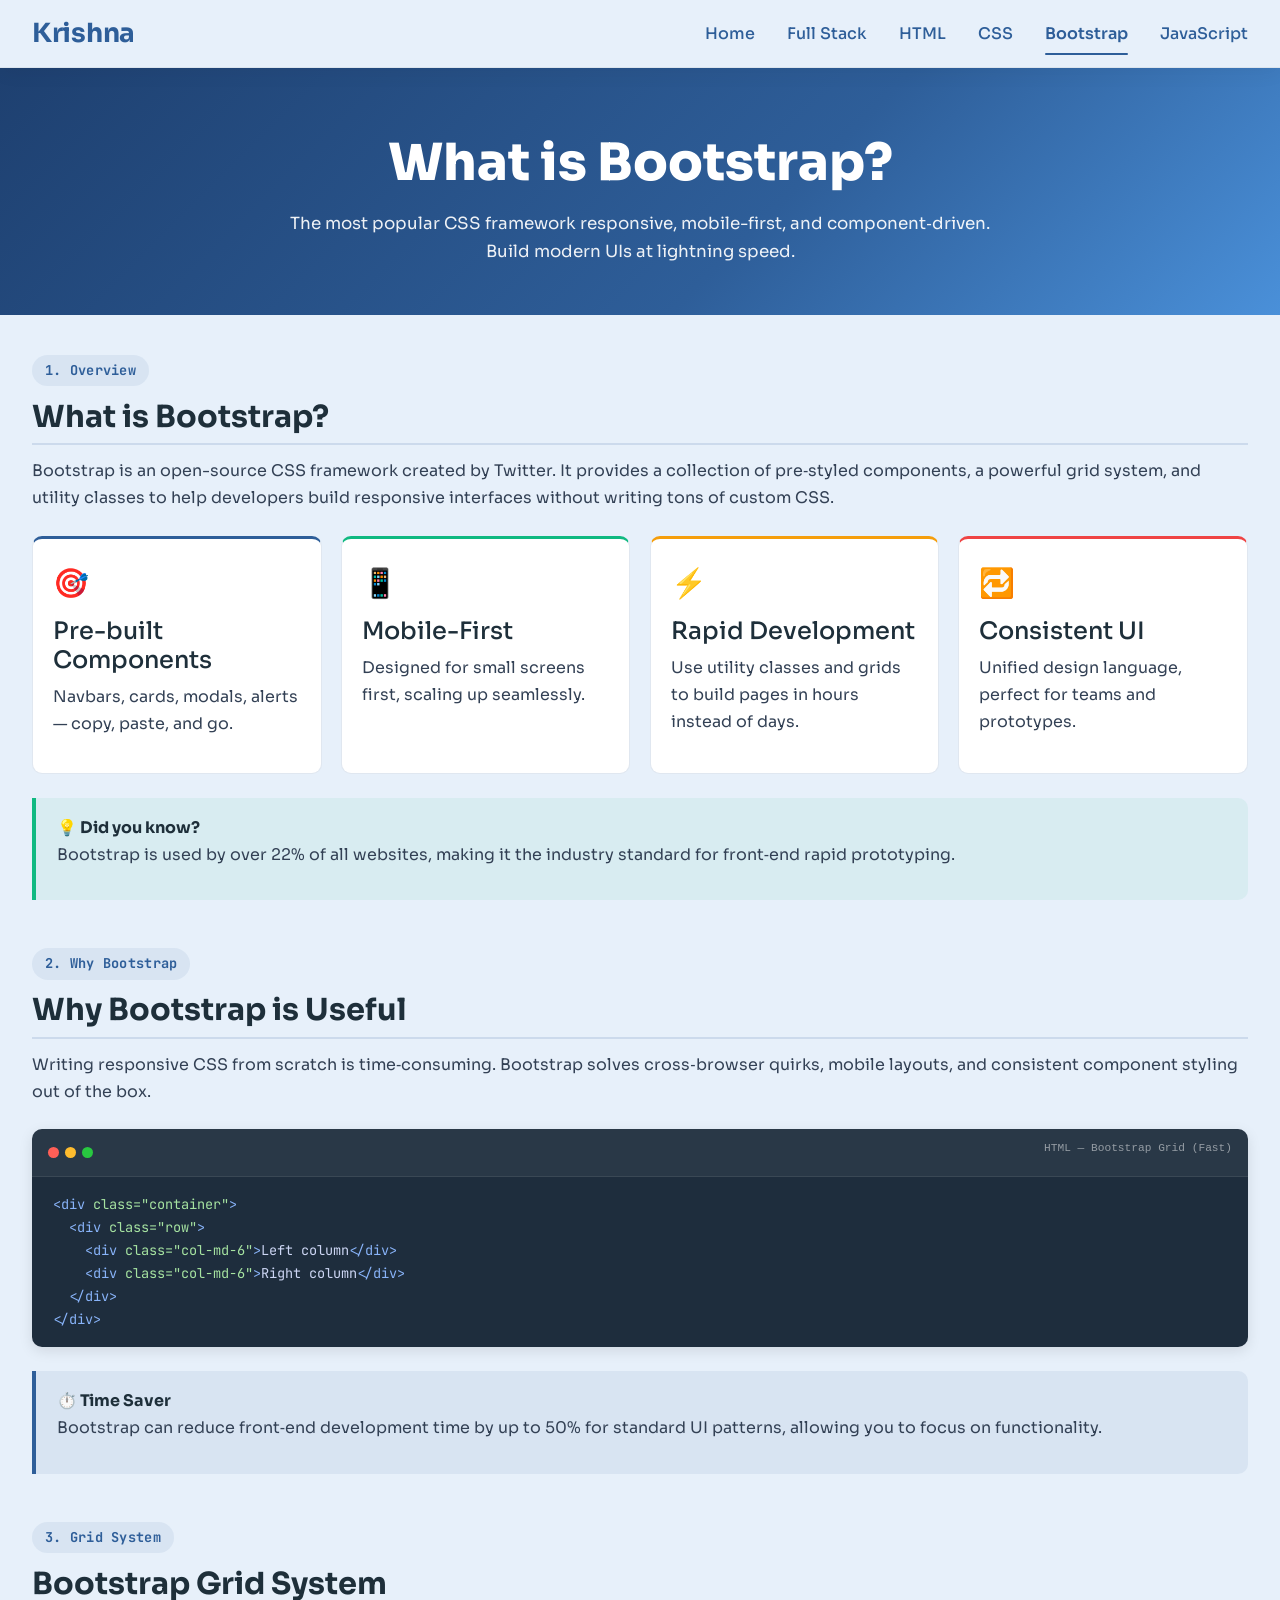
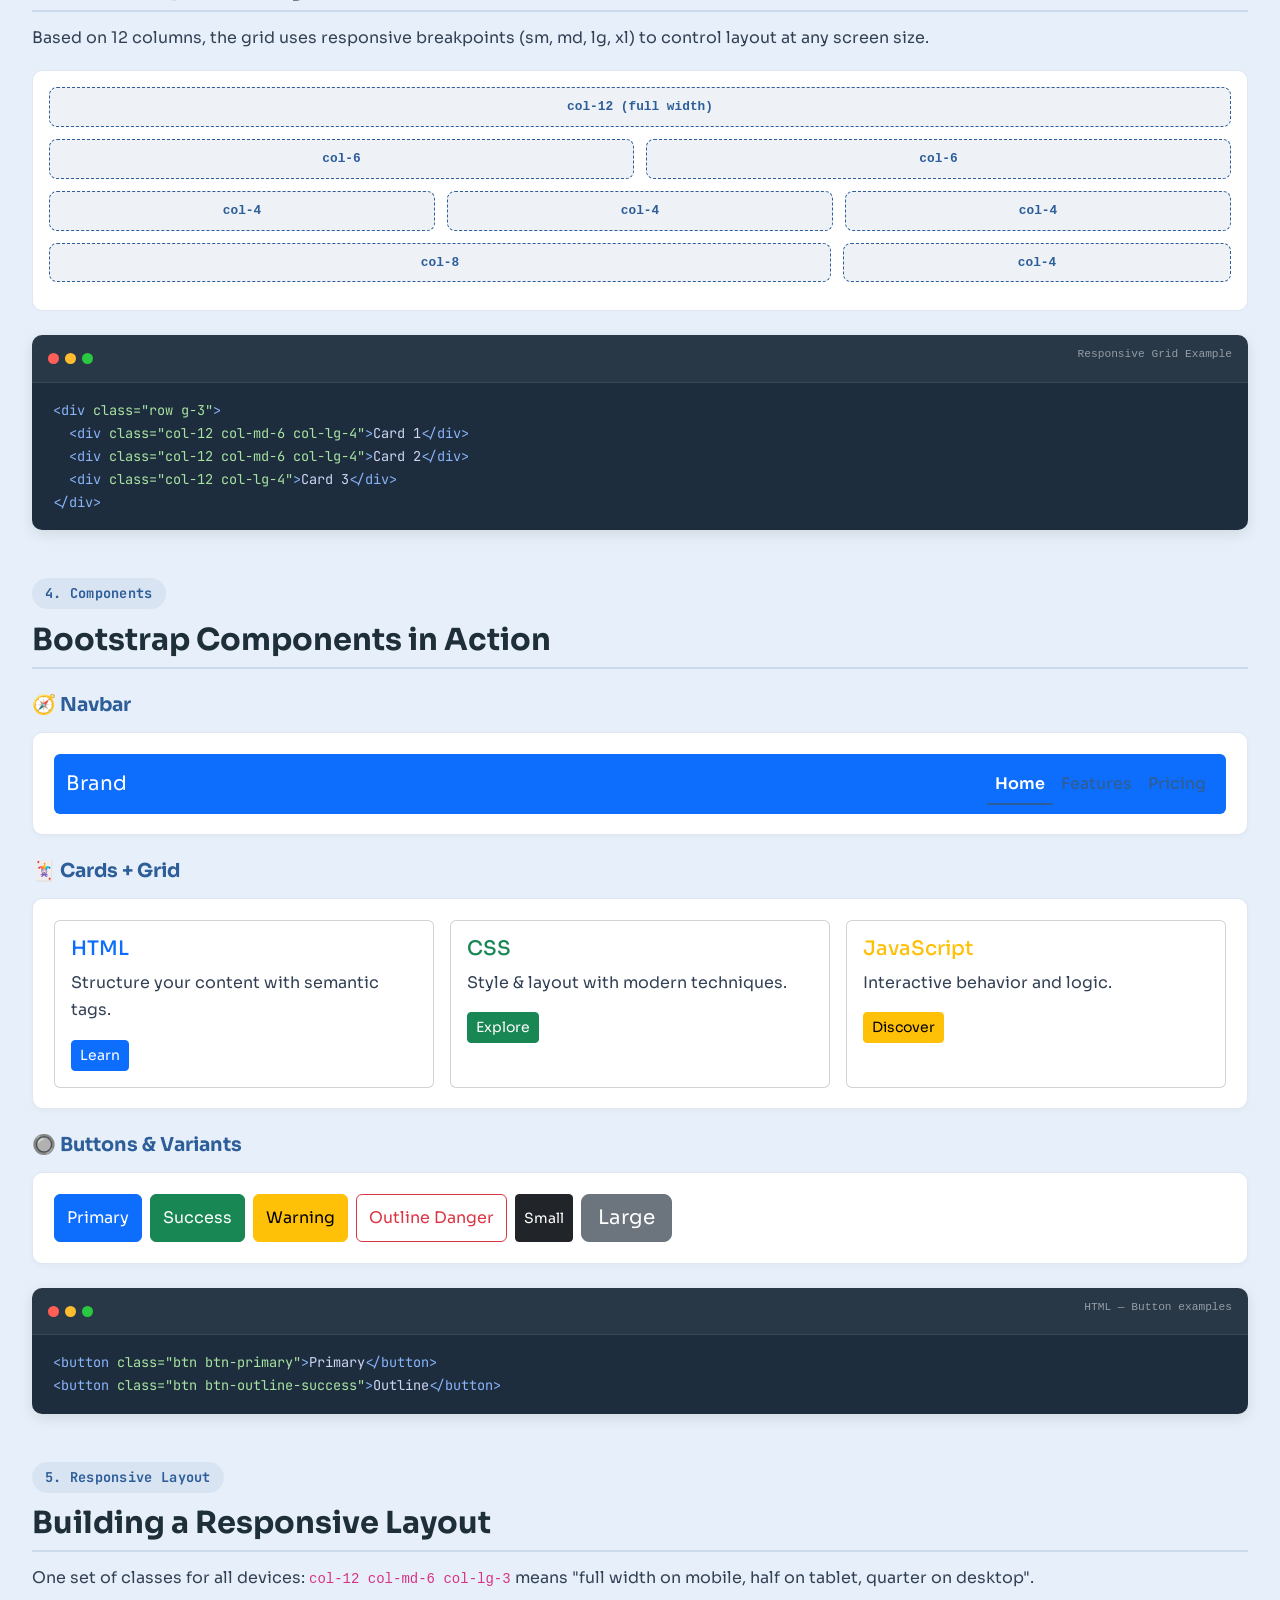
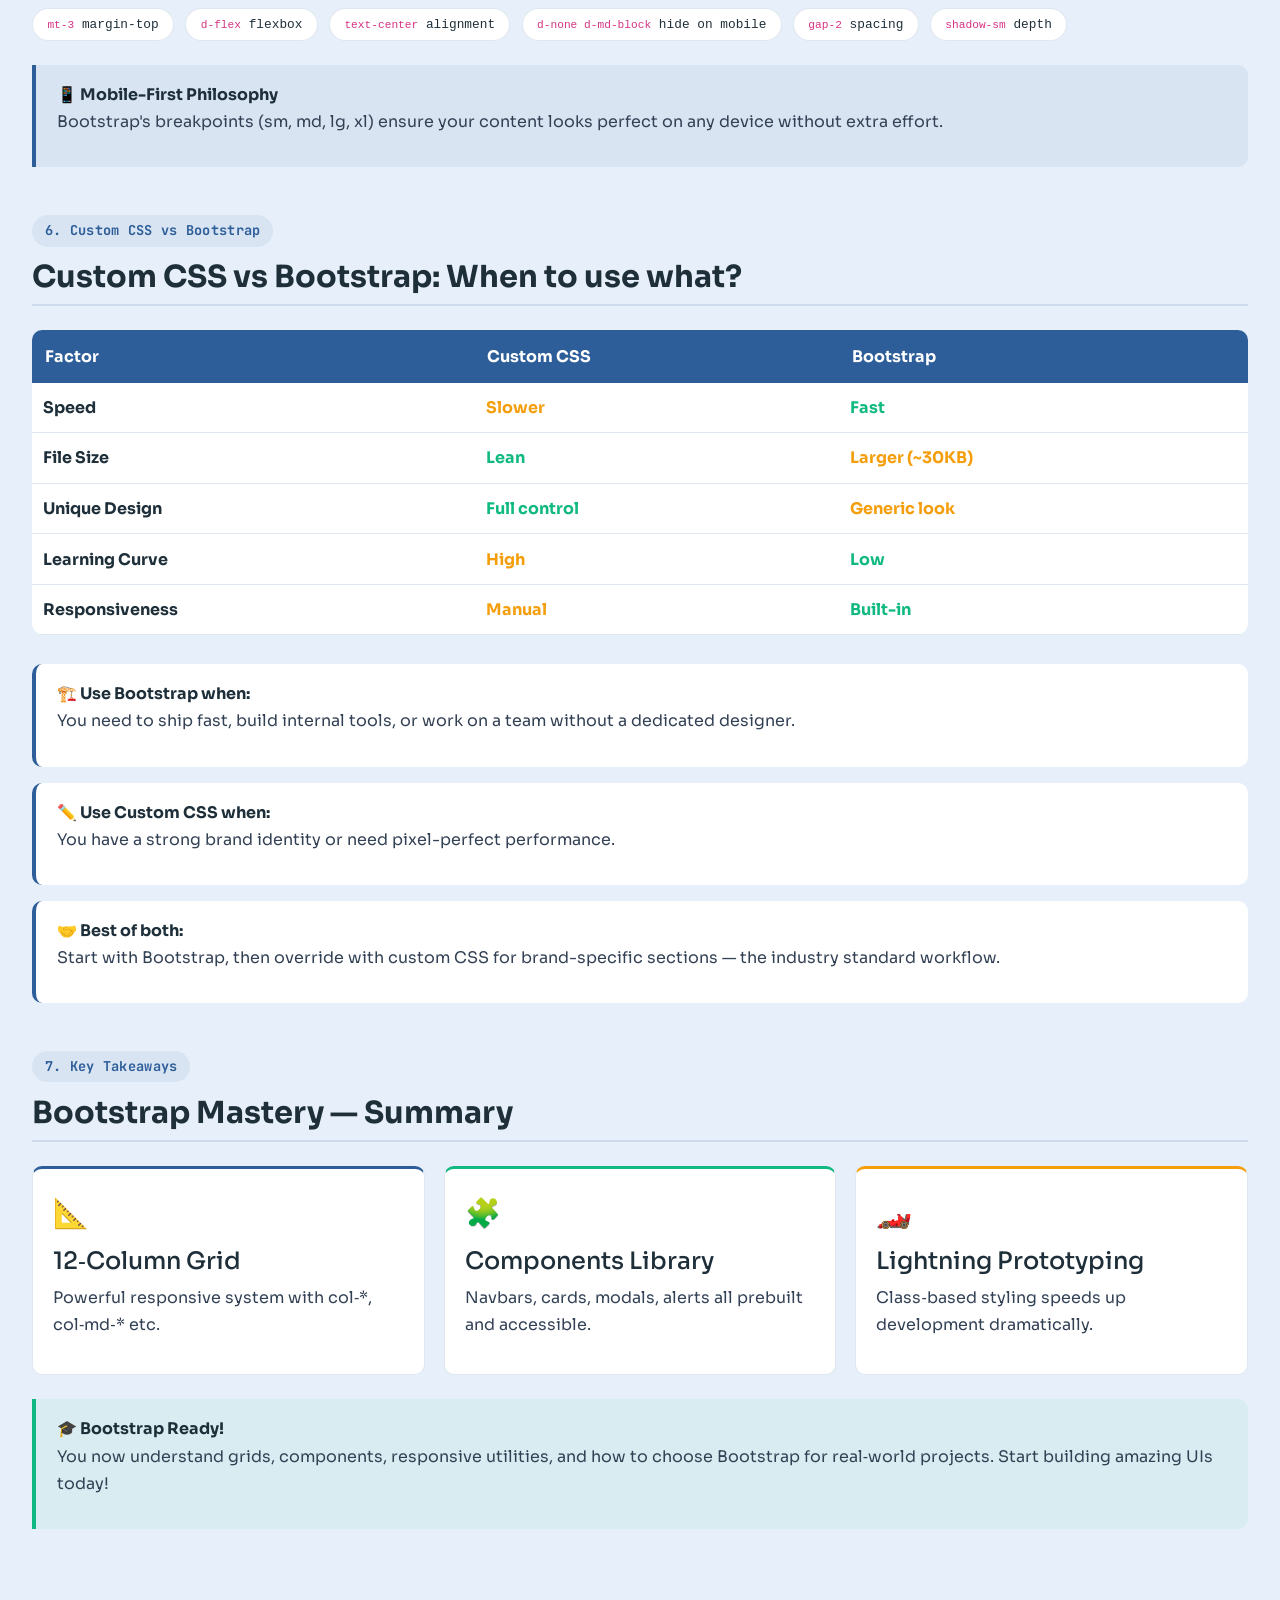
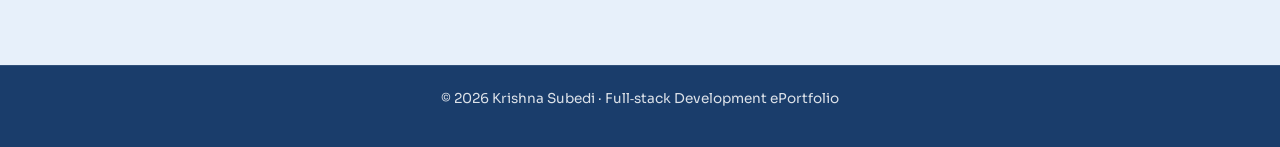
==== commit 2b79a542: "in process.." ====
--- a/bootstrap.html
+++ b/bootstrap.html
@@ -6,7 +6,7 @@
   <meta name="viewport" content="width=device-width, initial-scale=1.0, viewport-fit=cover, user-scalable=yes">
   <meta name="theme-color" content="#2E5E99">
   <meta name="apple-mobile-web-app-capable" content="yes">
-  <title>Bootstrap In-Depth | Full Stack Mastery</title>
+  <title>Bootstrap In-Depth | Full Stack </title>
 
   <!-- Google Fonts + Bootstrap Icons (optional) -->
   <link rel="preconnect" href="https://fonts.googleapis.com">
@@ -27,7 +27,7 @@
 
   <header class="navbar-custom">
     <div class="nav-container">
-      <a href="#" class="logo"> Bootstrap</a>
+      <a href="#" class="logo"> Krishna</a>
       <button class="menu-toggle" id="mobileMenuBtn" aria-label="Menu" aria-expanded="false">
         <div class="bar"></div>
         <div class="bar"></div>
@@ -46,7 +46,7 @@
 
   <section class="hero">
     <h1>What is Bootstrap?</h1>
-    <p>The most popular CSS framework — responsive, mobile-first, and component‑driven. Build modern UIs at lightning
+    <p>The most popular CSS framework responsive, mobile-first, and component‑driven. Build modern UIs at lightning
       speed.</p>
   </section>
 
@@ -326,7 +326,7 @@
 
   <footer class="site-footer">
     <div class="footer-bottom">
-      <p>© 2026 Aakash Subedi · Full‑stack Development ePortfolio · Bootstrap Deep Dive</p>
+      <p>© 2026 Krishna Subedi · Full‑stack Development ePortfolio</p>
     </div>
   </footer>
 
